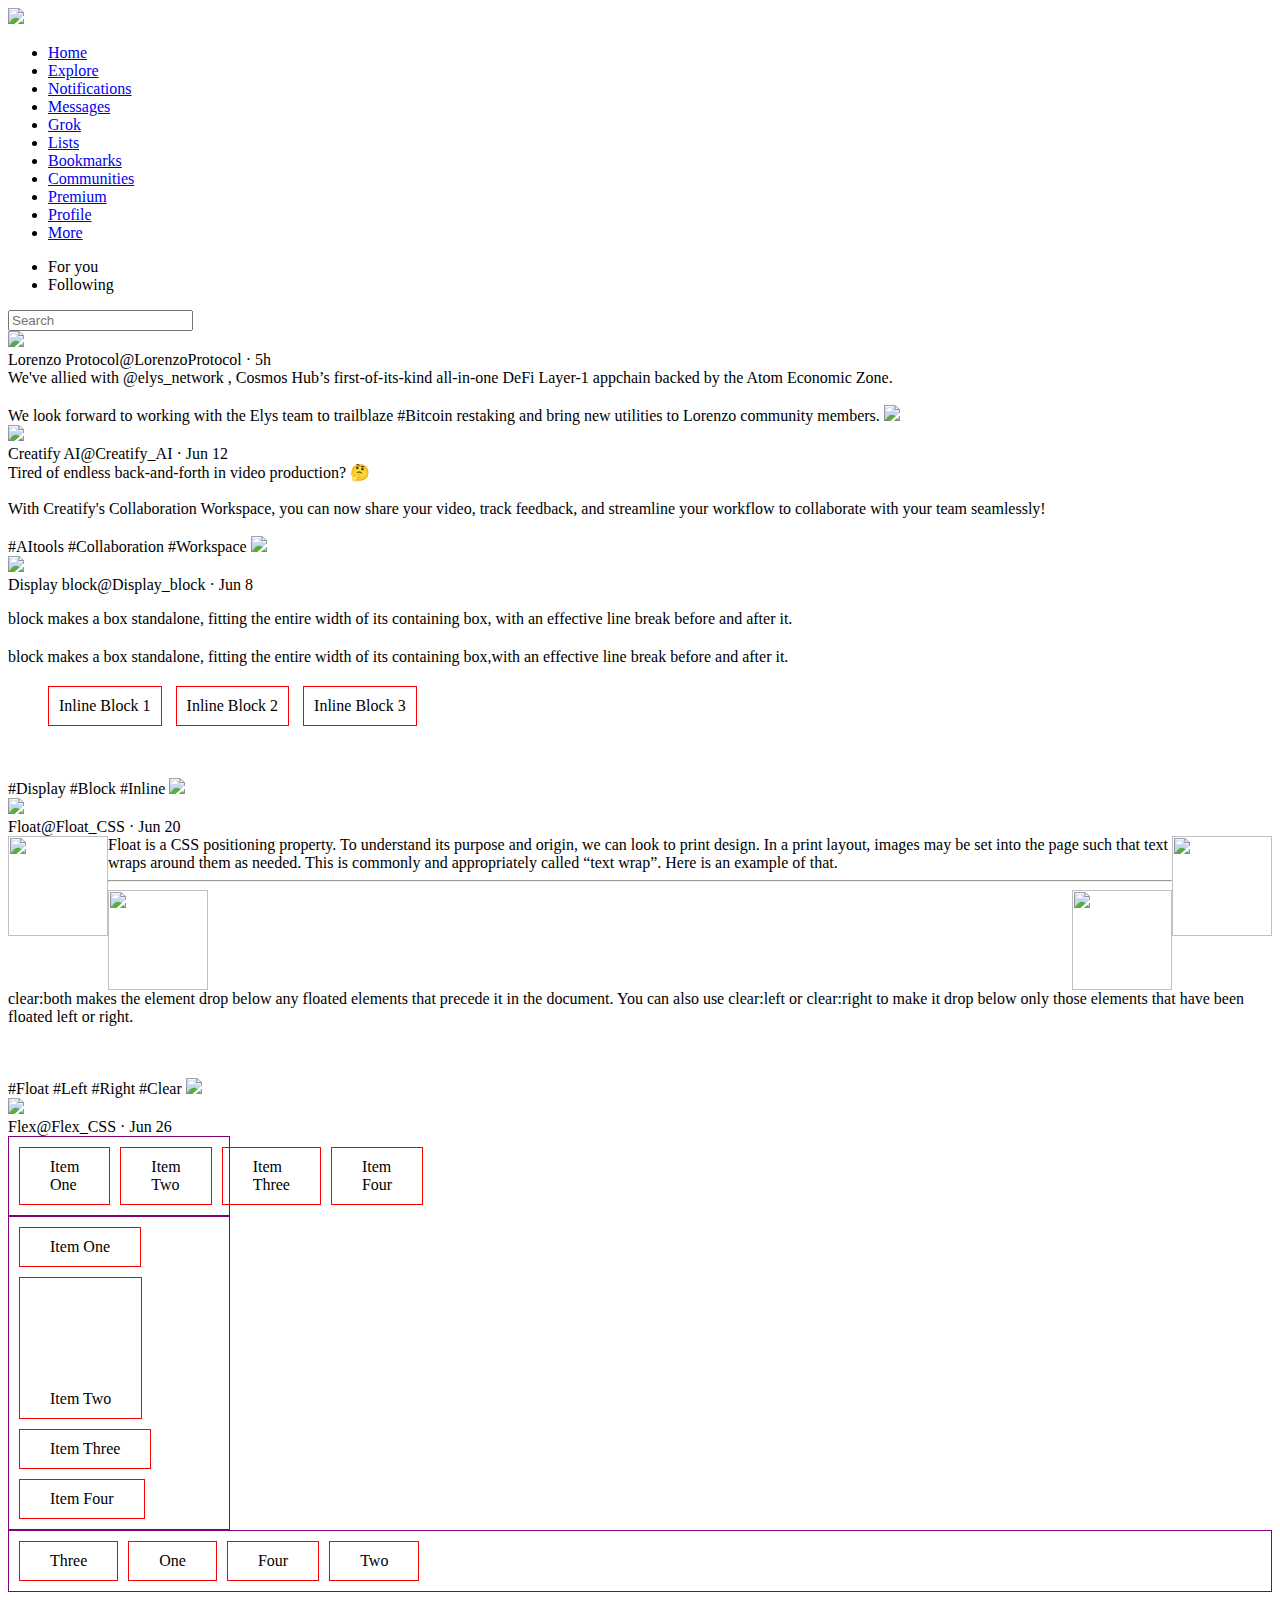
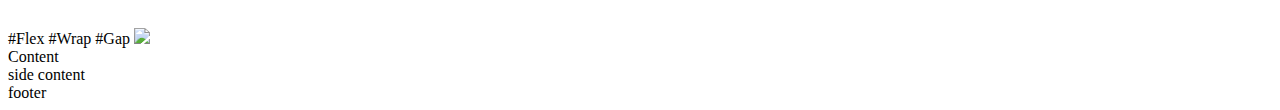
==== index.html @ f2455a70 "[chore] Add favicon icon" ====
<!DOCTYPE html>
<html lang="en">
  <head>
    <meta charset="UTF-8" />
    <meta name="viewport" content="width=device-width, initial-scale=1.0" />
    <link rel="stylesheet" href="index.css" />
    <link rel="icon" href="favicon.ico" />
    <style>
      .content-ul {
        margin-top: 20px;
        li {
          display: inline-block;

          margin-right: 10px;
          padding: 10px;
          border: 1px solid red;

          &:last-child {
            margin-right: 0;
          }
        }
      }

      .flex-example {
        padding: 10px;
        border: 1px solid purple;

        & > div {
          padding: 10px 30px;
          margin-right: 10px;
          border: 1px solid red;

          &:last-child {
            margin-right: 0;
          }
        }
      }
    </style>
    <title>Home / X</title>
  </head>
  <body>
    <div class="container">
      <nav aria-label="navigation" class="navigation">
        <img class="nav-logo" src="./assets/twitter.png" />
        <ul class="nav-ul">
          <li id="here"><a href="#">Home</a></li>
          <li><a href="#">Explore</a></li>
          <li><a href="./pages/notifications.html">Notifications</a></li>
          <li><a href="#">Messages</a></li>
          <li><a href="#">Grok</a></li>
          <li><a href="#">Lists</a></li>
          <li><a href="#">Bookmarks</a></li>
          <li><a href="#">Communities</a></li>
          <li><a href="#">Premium</a></li>
          <li><a href="#">Profile</a></li>
          <li><a href="#">More</a></li>
        </ul>
      </nav>
      <main class="main-container">
        <header class="header">
          <ul class="header-ul">
            <li id="header-here"><a>For you</a></li>
            <li><a>Following</a></li>
          </ul>
          <input placeholder="Search" />
        </header>
        <section class="content-container">
          <div class="content-wrapper">
            <div class="twitter-content">
              <img
                class="tweet-logo"
                src="https://pbs.twimg.com/profile_images/1785743216131686400/mem0pYie_400x400.jpg"
              />
              <div>
                <div class="title">
                  Lorenzo Protocol<span>@LorenzoProtocol · 5h</span>
                </div>
                <div class="content">
                  We've allied with @elys_network , Cosmos Hub’s
                  first-of-its-kind all-in-one DeFi Layer-1 appchain backed by
                  the Atom Economic Zone.<br /><br />We look forward to working
                  with the Elys team to trailblaze #Bitcoin restaking and bring
                  new utilities to Lorenzo community members.
                  <img
                    src="https://pbs.twimg.com/media/GQhvnLMWIAAtFnD?format=jpg&name=medium"
                  />
                </div>
              </div>
            </div>
            <div class="twitter-content">
              <img
                class="tweet-logo"
                src="https://pbs.twimg.com/profile_images/1684683831230803970/Ba9S8nUl_400x400.jpg"
              />
              <div>
                <div class="title">
                  Creatify AI<span>@Creatify_AI · Jun 12</span>
                </div>
                <div class="content">
                  Tired of endless back-and-forth in video production? 🤔
                  <br /><br />
                  With Creatify's Collaboration Workspace, you can now share
                  your video, track feedback, and streamline your workflow to
                  collaborate with your team seamlessly!
                  <br /><br />
                  #AItools #Collaboration #Workspace
                  <img
                    src="https://velog.velcdn.com/images/party3205/post/616b7e3f-f8bb-4a06-8cc3-77f2a699604c/image.gif"
                  />
                </div>
              </div>
            </div>
            <div class="twitter-content">
              <img
                class="tweet-logo"
                src="https://pbs.twimg.com/profile_images/1148918522547974144/DjWSZ9Ge_400x400.png"
              />
              <div>
                <div class="title">
                  Display block<span>@Display_block · Jun 8</span>
                </div>
                <div class="content">
                  <p style="display: block; margin-bottom: 20px">
                    block makes a box standalone, fitting the entire width of
                    its containing box, with an effective line break before and
                    after it.
                  </p>
                  <span style="display: inline">
                    block makes a box standalone, fitting the entire width of
                    its containing box,<span
                      >with an effective line break before and after it.</span
                    >
                  </span>
                  <ul class="content-ul">
                    <li>Inline Block 1</li>
                    <li>Inline Block 2</li>
                    <li>Inline Block 3</li>
                  </ul>
                  <br /><br />
                  #Display #Block #Inline
                  <img src="https://htmldog.com/figures/displayBlock.png" />
                </div>
              </div>
            </div>
            <div class="twitter-content">
              <img
                class="tweet-logo"
                src="https://miro.medium.com/v2/resize:fit:360/1*CCli3HF_HO_OZVs-N_qumA.png"
              />
              <div>
                <div class="title">Float<span>@Float_CSS · Jun 20</span></div>
                <div class="content">
                  <img
                    style="float: left; width: 100px; height: 100px"
                    src="https://avatars.githubusercontent.com/u/78336307?v=4"
                  />
                  <img
                    style="float: right; width: 100px; height: 100px"
                    src="https://avatars.githubusercontent.com/u/78336307?v=4"
                  />
                  Float is a CSS positioning property. To understand its purpose
                  and origin, we can look to print design. In a print layout,
                  images may be set into the page such that text wraps around
                  them as needed. This is commonly and appropriately called
                  “text wrap”. Here is an example of that.
                  <hr />
                  <img
                    style="float: left; width: 100px; height: 100px"
                    src="https://avatars.githubusercontent.com/u/78336307?v=4"
                  />
                  <img
                    style="float: right; width: 100px; height: 100px"
                    src="https://avatars.githubusercontent.com/u/78336307?v=4"
                  />
                  <p style="clear: both">
                    clear:both makes the element drop below any floated elements
                    that precede it in the document. You can also use clear:left
                    or clear:right to make it drop below only those elements
                    that have been floated left or right.
                  </p>
                  <br /><br />
                  #Float #Left #Right #Clear
                  <img
                    src="https://i0.wp.com/css-tricks.com/wp-content/uploads/2021/03/web-text-wrap.png?resize=540%2C270&ssl=1"
                  />
                </div>
              </div>
            </div>
            <div class="twitter-content">
              <img
                class="tweet-logo"
                src="https://media.dev.to/cdn-cgi/image/width=1080,height=1080,fit=cover,gravity=auto,format=auto/https%3A%2F%2Fdev-to-uploads.s3.amazonaws.com%2Fi%2Fmjb5mlnqxrplaumeq0lm.jpg"
              />
              <div>
                <div class="title">Flex<span>@Flex_CSS · Jun 26</span></div>
                <div class="content">
                  <div
                    class="flex-example"
                    style="display: flex; flex-wrap: nowrap; width: 200px"
                  >
                    <div>Item One</div>
                    <div>Item Two</div>
                    <div>Item Three</div>
                    <div>Item Four</div>
                  </div>
                  <div
                    class="flex-example"
                    style="
                      display: flex;
                      flex-wrap: wrap;
                      gap: 10px;
                      width: 200px;
                    "
                  >
                    <div>Item One</div>
                    <div
                      style="
                        display: flex;
                        align-items: flex-end;
                        height: 120px;
                      "
                    >
                      Item Two
                    </div>
                    <div>Item Three</div>
                    <div>Item Four</div>
                  </div>
                  <div class="flex-example" style="display: flex">
                    <div style="order: 2">One</div>
                    <div style="order: 4">Two</div>
                    <div style="order: 1">Three</div>
                    <div style="order: 3; margin-right: 10px">Four</div>
                  </div>
                  <br /><br />
                  #Flex #Wrap #Gap
                  <img
                    src="https://miro.medium.com/v2/resize:fit:800/1*xpjy9vmoYYR_5RGPBqQoIw.png"
                  />
                </div>
              </div>
            </div>
            <div class="twitter-content">Content</div>
          </div>
          <div class="side-content-wrapper">side content</div>
        </section>
        <footer>footer</footer>
      </main>
    </div>
  </body>
</html>
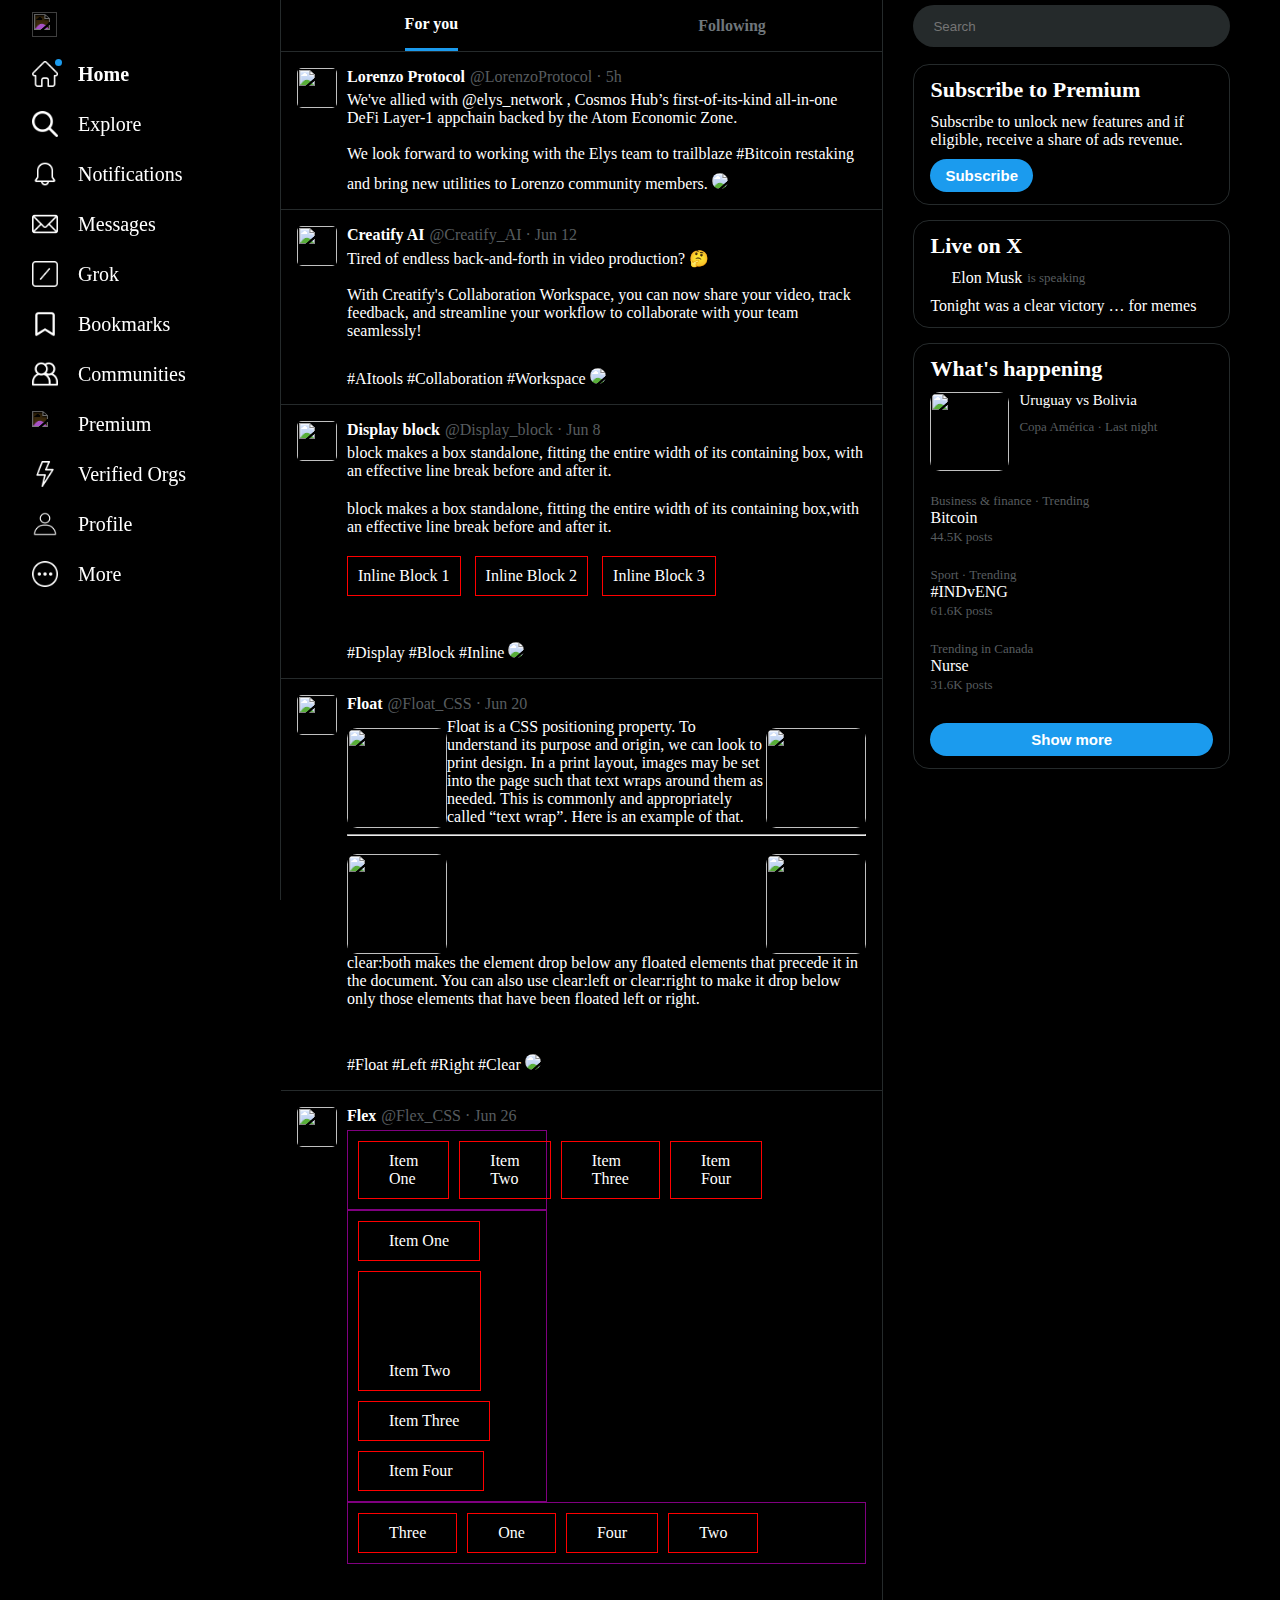
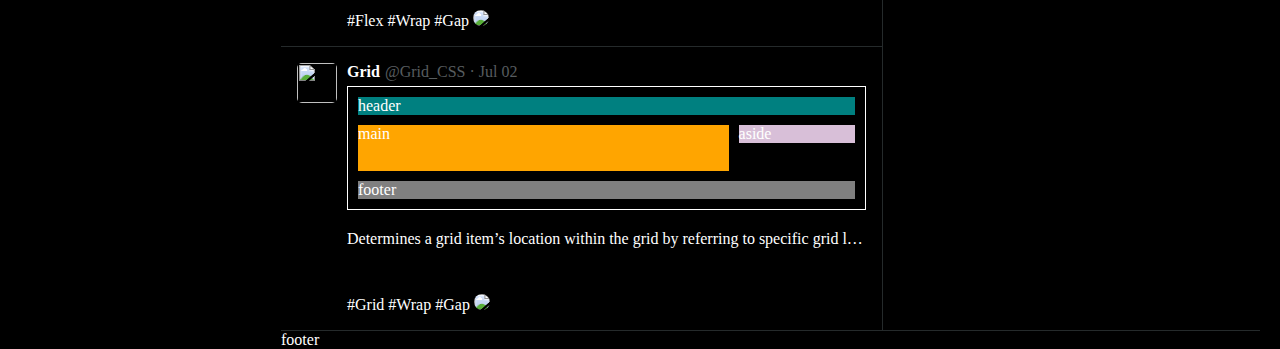
==== commit 92c20f5e: "[feat] Add nav absolute position" ====
--- a/index.html
+++ b/index.html
@@ -3,9 +3,11 @@
   <head>
     <meta charset="UTF-8" />
     <meta name="viewport" content="width=device-width, initial-scale=1.0" />
-    <link rel="stylesheet" href="index.css" />
+    <!-- External CSS -->
+    <link rel="stylesheet" href="./css/desktop.css" />
     <link rel="icon" href="favicon.ico" />
     <style>
+      /* Internal CSS */
       .content-ul {
         margin-top: 20px;
         li {
@@ -19,6 +21,10 @@
             margin-right: 0;
           }
         }
+      }
+
+      .flex-example.flex {
+        display: flex;
       }
 
       .flex-example {
@@ -40,20 +46,74 @@
   </head>
   <body>
     <div class="container">
+      <!-- Navigation Bar -->
       <nav aria-label="navigation" class="navigation">
+        <!-- Logo -->
         <img class="nav-logo" src="./assets/twitter.png" />
+        <!-- Navigation Links -->
         <ul class="nav-ul">
-          <li id="here"><a href="#">Home</a></li>
-          <li><a href="#">Explore</a></li>
-          <li><a href="./pages/notifications.html">Notifications</a></li>
-          <li><a href="#">Messages</a></li>
-          <li><a href="#">Grok</a></li>
-          <li><a href="#">Lists</a></li>
-          <li><a href="#">Bookmarks</a></li>
-          <li><a href="#">Communities</a></li>
-          <li><a href="#">Premium</a></li>
-          <li><a href="#">Profile</a></li>
-          <li><a href="#">More</a></li>
+          <!-- Displaying to current page using id tag -->
+          <li id="here">
+            <a href="#">
+              <img src="./assets/home.png" alt="home" />
+              Home
+              <div class="dot"></div>
+            </a>
+          </li>
+          <li>
+            <a href="#">
+              <img src="./assets/explore.png" alt="explore" />
+              Explore
+            </a>
+          </li>
+          <li>
+            <a href="./pages/notifications.html">
+              <img src="./assets/notification.png" alt="notification" />
+              Notifications
+            </a>
+          </li>
+          <li>
+            <a href="#">
+              <img src="./assets/message.png" alt="message" />
+              Messages
+            </a>
+          </li>
+          <li>
+            <a href="#"><img src="./assets/grok.png" alt="grok" />Grok</a>
+          </li>
+          <li>
+            <a href="#">
+              <img src="./assets/bookmark.png" alt="bookmark" />
+              Bookmarks
+            </a>
+          </li>
+          <li>
+            <a href="#">
+              <img src="./assets/community.png" alt="community" />
+              Communities
+            </a>
+          </li>
+          <li>
+            <a href="#">
+              <img src="./assets/twitter.png" alt="twitter" />
+              Premium
+            </a>
+          </li>
+          <li>
+            <a href="#">
+              <img src="./assets/verify.png" alt="verify" />
+              Verified Orgs
+            </a>
+          </li>
+          <li>
+            <a href="#">
+              <img src="./assets/profile.png" alt="profile" />
+              Profile
+            </a>
+          </li>
+          <li>
+            <a href="#"><img src="./assets/more.png" alt="more" />More</a>
+          </li>
         </ul>
       </nav>
       <main class="main-container">
@@ -62,9 +122,13 @@
             <li id="header-here"><a>For you</a></li>
             <li><a>Following</a></li>
           </ul>
-          <input placeholder="Search" />
+          <form>
+            <input type="text" placeholder="Search" />
+          </form>
         </header>
+        <!-- Main Content Section -->
         <section class="content-container">
+          <!-- Main Tweet list -->
           <div class="content-wrapper">
             <div class="twitter-content">
               <img
@@ -120,6 +184,7 @@
                   Display block<span>@Display_block · Jun 8</span>
                 </div>
                 <div class="content">
+                  <!-- Inline CSS -->
                   <p style="display: block; margin-bottom: 20px">
                     block makes a box standalone, fitting the entire width of
                     its containing box, with an effective line break before and
@@ -195,8 +260,8 @@
                 <div class="title">Flex<span>@Flex_CSS · Jun 26</span></div>
                 <div class="content">
                   <div
-                    class="flex-example"
-                    style="display: flex; flex-wrap: nowrap; width: 200px"
+                    class="flex-example flex"
+                    style="flex-wrap: nowrap; width: 200px"
                   >
                     <div>Item One</div>
                     <div>Item Two</div>
@@ -204,13 +269,8 @@
                     <div>Item Four</div>
                   </div>
                   <div
-                    class="flex-example"
-                    style="
-                      display: flex;
-                      flex-wrap: wrap;
-                      gap: 10px;
-                      width: 200px;
-                    "
+                    class="flex-example flex"
+                    style="flex-wrap: wrap; gap: 10px; width: 200px"
                   >
                     <div>Item One</div>
                     <div
@@ -225,7 +285,8 @@
                     <div>Item Three</div>
                     <div>Item Four</div>
                   </div>
-                  <div class="flex-example" style="display: flex">
+                  <div class="flex-example flex">
+                    <!-- Mixed ordering with using, flex -->
                     <div style="order: 2">One</div>
                     <div style="order: 4">Two</div>
                     <div style="order: 1">Three</div>
@@ -239,12 +300,106 @@
                 </div>
               </div>
             </div>
-            <div class="twitter-content">Content</div>
+            <div class="twitter-content">
+              <img
+                class="tweet-logo"
+                src="https://encrypted-tbn0.gstatic.com/images?q=tbn:ANd9GcST0pogSTZjOHopmQ5rPmO_gvoadr-74ZSZmw&s"
+              />
+              <div>
+                <div class="title">Grid<span>@Grid_CSS · Jul 02</span></div>
+                <div class="content">
+                  <div class="grid-example" style="display: grid" id="grid1">
+                    <div class="grid-header">header</div>
+                    <div class="grid-main">main</div>
+                    <div class="grid-aside">aside</div>
+                    <div class="grid-footer">footer</div>
+                  </div>
+                  <div class="white-space">
+                    Determines a grid item’s location within the grid by
+                    referring to specific grid lines.
+                    grid-column-start/grid-row-start is the line where the item
+                    begins, and grid-column-end/grid-row-end is the line where
+                    the item ends.
+                  </div>
+                  <br /><br />
+                  #Grid #Wrap #Gap
+                  <img
+                    src="https://miro.medium.com/v2/resize:fit:1358/0*C8W3aR9H66rcj7Ml"
+                  />
+                </div>
+              </div>
+            </div>
           </div>
-          <div class="side-content-wrapper">side content</div>
+          <!-- Side X Info -->
+          <aside class="side-content-wrapper">
+            <div class="side-content">
+              <h3>Subscribe to Premium</h3>
+              <div class="side-info">
+                Subscribe to unlock new features and if eligible, receive a
+                share of ads revenue.
+              </div>
+              <button>Subscribe</button>
+            </div>
+            <div class="side-content">
+              <h3>Live on X</h3>
+              <div class="side-info">
+                <div class="side-title">
+                  <img
+                    class="tweet-logo"
+                    src="https://pbs.twimg.com/profile_images/1780044485541699584/p78MCn3B_400x400.jpg"
+                  />
+                  <div class="title">Elon Musk<span>is speaking</span></div>
+                </div>
+                <div class="side-talk">
+                  Tonight was a clear victory … for memes
+                </div>
+              </div>
+            </div>
+            <div class="side-content">
+              <h3>What's happening</h3>
+              <div class="side-info">
+                <div class="side-title">
+                  <img
+                    class="happen-logo"
+                    src="https://pbs.twimg.com/semantic_core_img/1805830747460100096/2o4pEker?format=jpg&name=360x360"
+                  />
+                  <div class="happen-title">
+                    Uruguay vs Bolivia<span>Copa América · Last night</span>
+                  </div>
+                </div>
+                <div class="side-title trend">
+                  <div class="trend-content">
+                    <span>Business & finance · Trending</span>
+                    <p>Bitcoin</p>
+                    <span>44.5K posts</span>
+                  </div>
+                  <div class="trend-content">
+                    <span>Sport · Trending</span>
+                    <p>#INDvENG</p>
+                    <span>61.6K posts</span>
+                  </div>
+                  <div class="trend-content">
+                    <span>Trending in Canada</span>
+                    <p>Nurse</p>
+                    <span>31.6K posts</span>
+                  </div>
+                  <button>Show more</button>
+                </div>
+              </div>
+            </div>
+          </aside>
         </section>
         <footer>footer</footer>
       </main>
     </div>
+
+    <script>
+      document.querySelector("form").addEventListener("keydown", function (e) {
+        if (event.key === "Enter") {
+          event.preventDefault();
+          alert("You search for " + e.target.value);
+        }
+      });
+    </script>
   </body>
 </html>
--- a/css/desktop.css
+++ b/css/desktop.css
@@ -0,0 +1,330 @@
+@import url("./global.css");
+
+.container {
+  position: relative;
+
+  display: flex;
+
+  width: 1240px;
+  margin: 0 auto;
+}
+
+.container .navigation {
+  border-right: 1px solid var(--default-gray);
+}
+
+.navigation {
+  position: fixed;
+
+  height: 100%;
+
+  font-size: 20px;
+
+  .nav-logo {
+    filter: invert(1);
+    width: 25px;
+    height: 25px;
+    margin: 12px 12px;
+  }
+
+  .nav-ul {
+    width: 260px;
+
+    li {
+      padding-right: 20px;
+
+      &#here {
+        font-weight: bold;
+      }
+
+      & > a {
+        position: relative;
+
+        display: flex;
+        align-items: center;
+        padding: 12px;
+
+        width: fit-content;
+        border-radius: 30px;
+
+        img {
+          filter: invert(1);
+          width: 26px;
+          height: 26px;
+          margin-right: 20px;
+        }
+
+        .dot {
+          position: absolute;
+          top: 10px;
+          left: 35px;
+
+          width: 7px;
+          height: 7px;
+          border-radius: 50%;
+          background-color: var(--default-blue);
+        }
+      }
+
+      /* change background-color on navigation a tag */
+      &:hover {
+        & > a {
+          background-color: #1b1b1b;
+        }
+      }
+    }
+  }
+}
+
+.main-container {
+  display: flex;
+  flex-direction: column;
+
+  width: 100%;
+  height: 100%;
+  margin-left: 261px;
+
+  .header {
+    position: sticky;
+    top: 0;
+
+    display: grid;
+    grid-template-columns: 3.2fr 2fr;
+
+    background-color: #000;
+
+    .header-ul {
+      display: grid;
+      grid-template-columns: 1fr 1fr;
+
+      border-bottom: 1px solid var(--default-gray);
+      border-right: 1px solid var(--default-gray);
+
+      li {
+        display: flex;
+        align-items: center;
+        justify-content: center;
+
+        a {
+          padding: 15px 0;
+
+          font-weight: bold;
+          color: #6f767b;
+        }
+
+        &#header-here {
+          a {
+            border-bottom: 3px solid var(--default-blue);
+
+            color: var(--default-white);
+          }
+        }
+      }
+    }
+
+    form {
+      width: calc(100% - 60px);
+      height: calc(100% - 10px);
+      margin: 5px 30px;
+
+      input[type="text"] {
+        width: 100%;
+        height: 100%;
+        background-color: var(--default-gray);
+        padding: 0 20px;
+        border-radius: 50px;
+      }
+    }
+  }
+}
+
+/* only move content to y scroll */
+.content-container {
+  overflow-y: scroll;
+
+  display: grid;
+  grid-template-columns: 3.2fr 2fr;
+
+  .content-wrapper {
+    border-right: 1px solid var(--default-gray);
+
+    .twitter-content {
+      display: grid;
+      grid-template-columns: 50px 1fr;
+
+      padding: 16px;
+      border-bottom: 1px solid var(--default-gray);
+
+      &:last-child {
+        border-bottom: none;
+      }
+
+      .tweet-logo {
+        width: 40px;
+        height: 40px;
+        border-radius: 5px;
+      }
+
+      .title {
+        margin-bottom: 5px;
+
+        font-weight: bold;
+
+        span {
+          margin-left: 5px;
+
+          font-weight: normal;
+          color: var(--light-gray);
+        }
+      }
+
+      .content {
+        img {
+          width: 100%;
+          margin-top: 10px;
+          border-radius: 10px;
+        }
+      }
+    }
+  }
+
+  .side-content-wrapper {
+    margin: 12px 30px;
+  }
+}
+
+.grid-example {
+  display: grid;
+  border: 1px solid var(--default-white);
+  padding: 10px;
+
+  /* grid content example -> use grid-template-areas */
+  &#grid1 {
+    grid-template-columns: repeat(4, 1fr);
+    grid-template-rows: repeat(4, 1fr);
+    grid-template-areas:
+      "header header header header"
+      "main main main aside"
+      "main main main ."
+      "footer footer footer footer";
+    gap: 10px;
+  }
+
+  .grid-header {
+    background-color: teal;
+    grid-area: header;
+  }
+  .grid-main {
+    background-color: orange;
+    grid-area: main;
+  }
+  .grid-aside {
+    background-color: thistle;
+    grid-area: aside;
+  }
+  .grid-footer {
+    background-color: gray;
+    grid-area: footer;
+  }
+}
+
+.white-space {
+  overflow: hidden;
+  text-overflow: ellipsis;
+  white-space: nowrap;
+
+  width: 519px;
+  margin-top: 20px;
+}
+
+.side-content-wrapper {
+  overflow-y: scroll;
+  display: flex;
+  flex-direction: column;
+  gap: 15px;
+
+  .side-content {
+    padding: 12px 16px;
+    border: 1px solid var(--default-gray);
+    border-radius: 16px;
+
+    h3 {
+      font-size: 22px;
+    }
+
+    .side-info {
+      margin-top: 10px;
+
+      .side-title {
+        display: flex;
+
+        .tweet-logo {
+          width: 16px;
+          height: 16px;
+          border-radius: 50%;
+        }
+
+        .happen-logo {
+          width: 79px;
+          height: 79px;
+          border-radius: 10px;
+          object-fit: cover;
+        }
+
+        .happen-title {
+          margin-left: 10px;
+
+          font-size: 15px;
+
+          span {
+            display: block;
+
+            margin-top: 10px;
+          }
+        }
+
+        .title {
+          display: flex;
+          align-items: center;
+
+          margin-left: 5px;
+
+          span {
+            margin-left: 5px;
+          }
+        }
+
+        span {
+          font-size: 13px;
+          font-weight: normal;
+          color: var(--light-gray);
+        }
+      }
+
+      .trend {
+        flex-direction: column;
+        gap: 20px;
+
+        margin-top: 20px;
+      }
+
+      .side-talk {
+        margin-top: 10px;
+      }
+    }
+
+    button {
+      margin-top: 10px;
+      padding: 8px 15px;
+      background-color: var(--default-blue);
+      border-radius: 50px;
+
+      font-size: 15px;
+      font-weight: bold;
+    }
+  }
+}
+
+footer {
+  border-top: 1px solid var(--default-gray);
+}
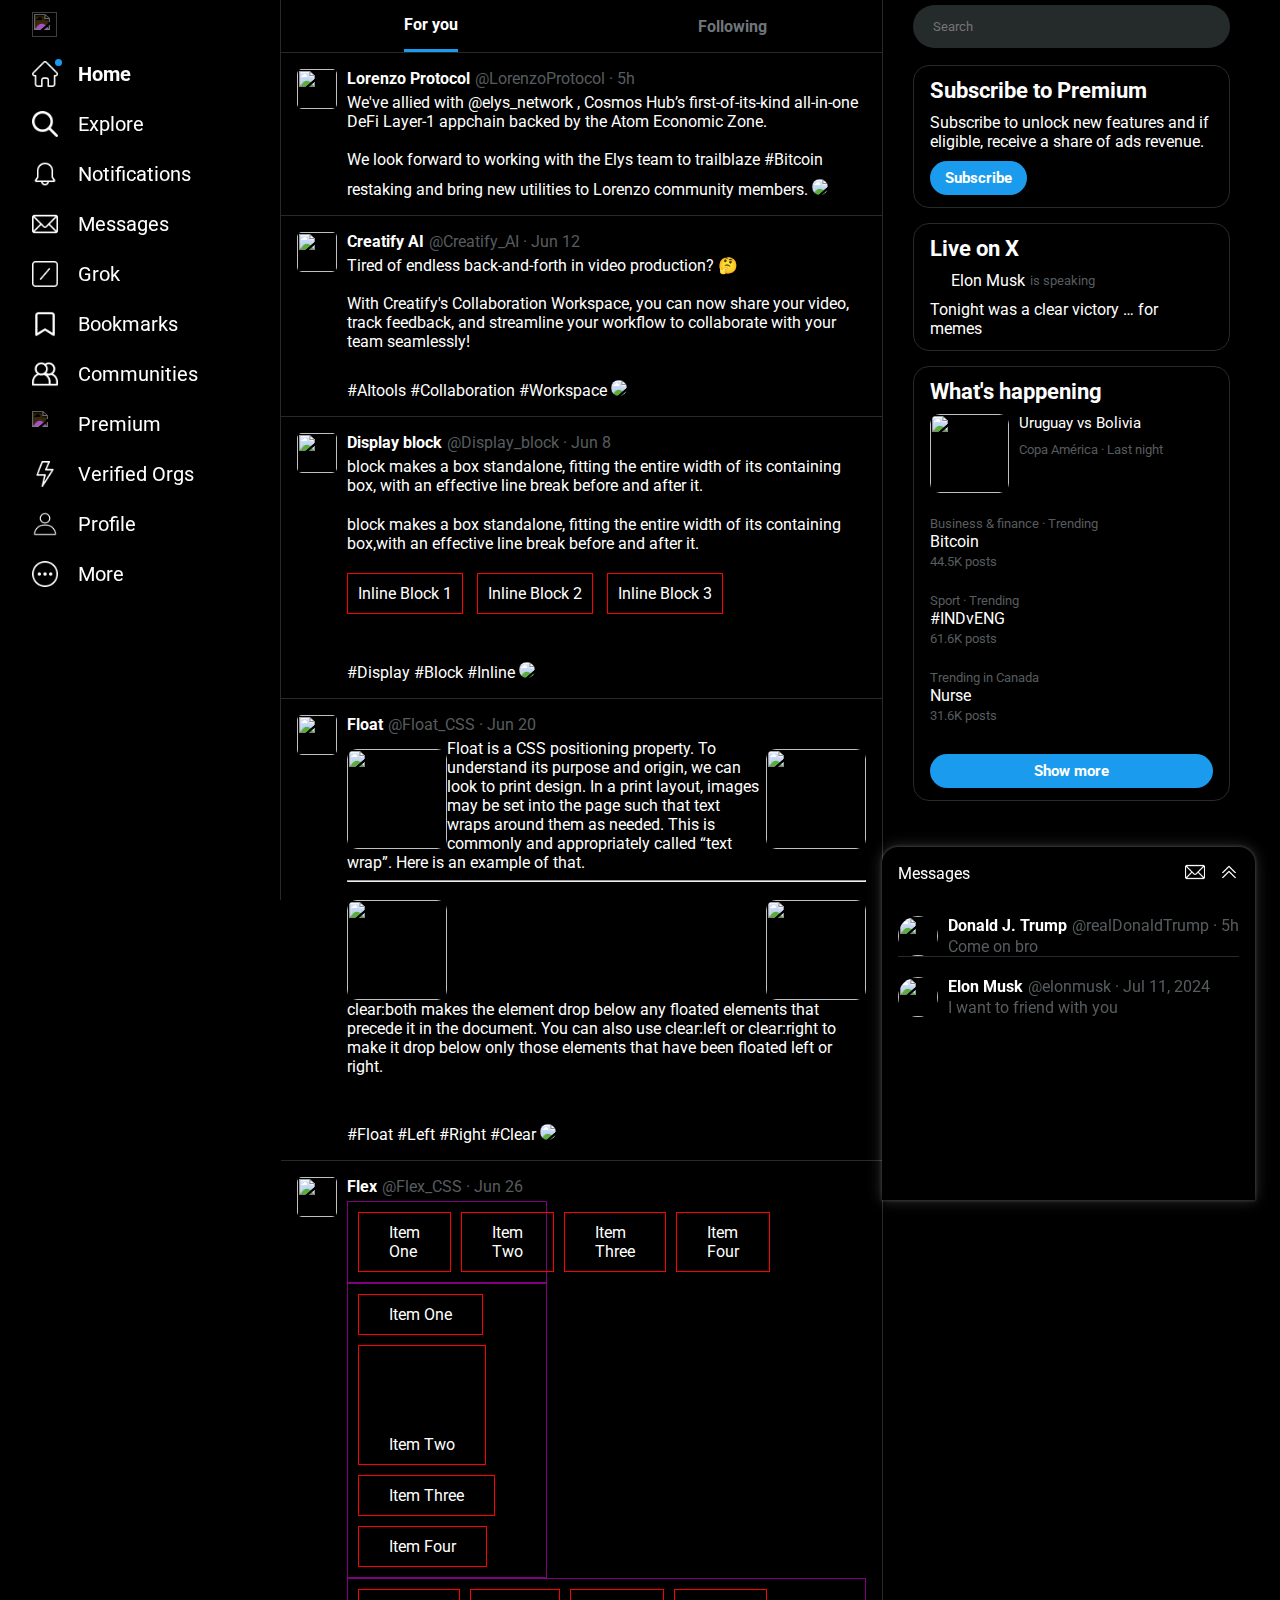
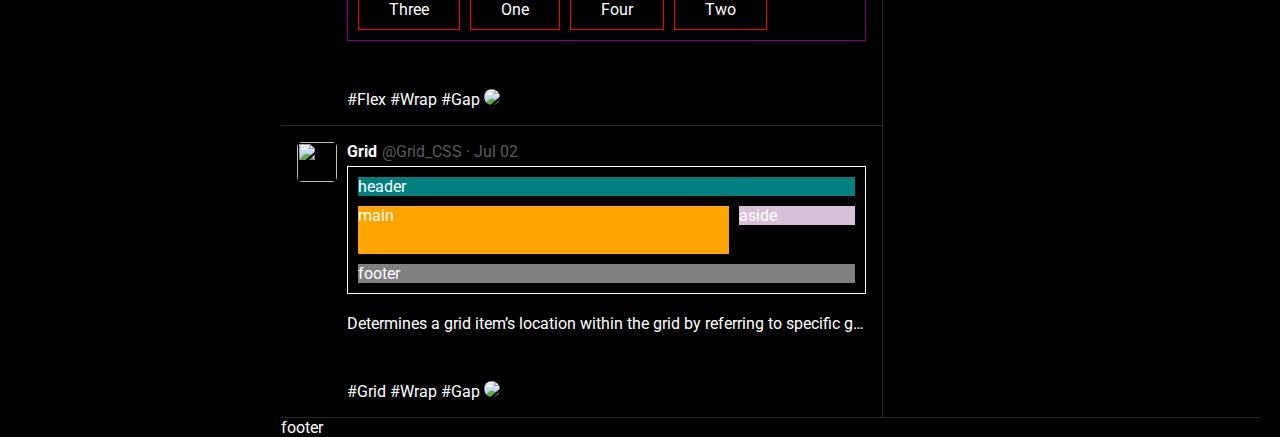
==== commit 5e36929c: "[feat] Make message section" ====
--- a/index.html
+++ b/index.html
@@ -391,6 +391,45 @@
         </section>
         <footer>footer</footer>
       </main>
+      <div class="message-container">
+        <div class="message-header" onclick="onMessageBox()">
+          Messages
+          <div>
+            <img class="message-img" src="./assets/message.png" alt="message" />
+            <img
+              class="message-img arrow"
+              src="./assets/double-arrow.png"
+              alt="arrow"
+            />
+          </div>
+        </div>
+        <div class="message-body">
+          <div class="message-content">
+            <img
+              class="tweet-logo"
+              src="https://pbs.twimg.com/profile_images/874276197357596672/kUuht00m_400x400.jpg"
+            />
+            <div>
+              <div class="title">
+                Donald J. Trump<span>@realDonaldTrump · 5h</span>
+              </div>
+              <div class="content">Come on bro</div>
+            </div>
+          </div>
+          <div class="message-content">
+            <img
+              class="tweet-logo"
+              src="https://pbs.twimg.com/profile_images/1780044485541699584/p78MCn3B_400x400.jpg"
+            />
+            <div>
+              <div class="title">
+                Elon Musk<span>@elonmusk · Jul 11, 2024</span>
+              </div>
+              <div class="content">I want to friend with you</div>
+            </div>
+          </div>
+        </div>
+      </div>
     </div>
 
     <script>
@@ -400,6 +439,20 @@
           alert("You search for " + e.target.value);
         }
       });
+
+      const onMessageBox = () => {
+        const messageContainer =
+          document.getElementsByClassName("message-container")[0];
+        const classList = messageContainer.classList.value.split(" ");
+        const isOnClass = classList.find((v) => v === "message-box-on");
+
+        if (!isOnClass) {
+          messageContainer.classList.add("message-box-on");
+          return;
+        }
+
+        messageContainer.classList.remove("message-box-on");
+      };
     </script>
   </body>
 </html>
--- a/css/desktop.css
+++ b/css/desktop.css
@@ -91,7 +91,7 @@
     display: grid;
     grid-template-columns: 3.2fr 2fr;
 
-    background-color: #000;
+    background-color: var(--default-black);
 
     .header-ul {
       display: grid;
@@ -328,3 +328,100 @@
 footer {
   border-top: 1px solid var(--default-gray);
 }
+
+.message-container {
+  position: fixed;
+  bottom: -300px;
+  right: 25px;
+
+  transition: all 300ms ease 0s;
+
+  min-width: 350px;
+  background-color: var(--default-black);
+  border-top-right-radius: 16px;
+  border-top-left-radius: 16px;
+  box-shadow: rgba(255, 255, 255, 0.2) 0px 0px 15px,
+    rgba(255, 255, 255, 0.15) 0px 0px 3px 1px;
+
+  &.message-box-on {
+    bottom: 0;
+
+    .message-img.arrow {
+      rotate: 0deg !important;
+    }
+  }
+
+  .message-header {
+    cursor: pointer;
+
+    display: flex;
+    align-items: center;
+    justify-content: space-between;
+
+    height: 53px;
+    padding: 0 16px;
+
+    .message-img {
+      filter: invert(1);
+      width: 20px;
+      height: 20px;
+
+      & + & {
+        margin-left: 10px;
+      }
+    }
+
+    .message-img.arrow {
+      rotate: 180deg;
+    }
+  }
+
+  .message-body {
+    min-height: 300px;
+    padding: 16px;
+
+    .message-content {
+      display: grid;
+      grid-template-columns: 50px 1fr;
+
+      border-bottom: 1px solid var(--default-gray);
+
+      &:last-child {
+        border-bottom: none;
+      }
+
+      .tweet-logo {
+        width: 40px;
+        height: 40px;
+        border-radius: 50%;
+      }
+
+      .title {
+        margin-bottom: 2px;
+
+        font-weight: bold;
+
+        span {
+          margin-left: 5px;
+
+          font-weight: normal;
+          color: var(--light-gray);
+        }
+      }
+
+      .content {
+        color: var(--light-gray);
+
+        img {
+          width: 100%;
+          margin-top: 10px;
+          border-radius: 10px;
+        }
+      }
+
+      & + & {
+        margin-top: 20px;
+      }
+    }
+  }
+}
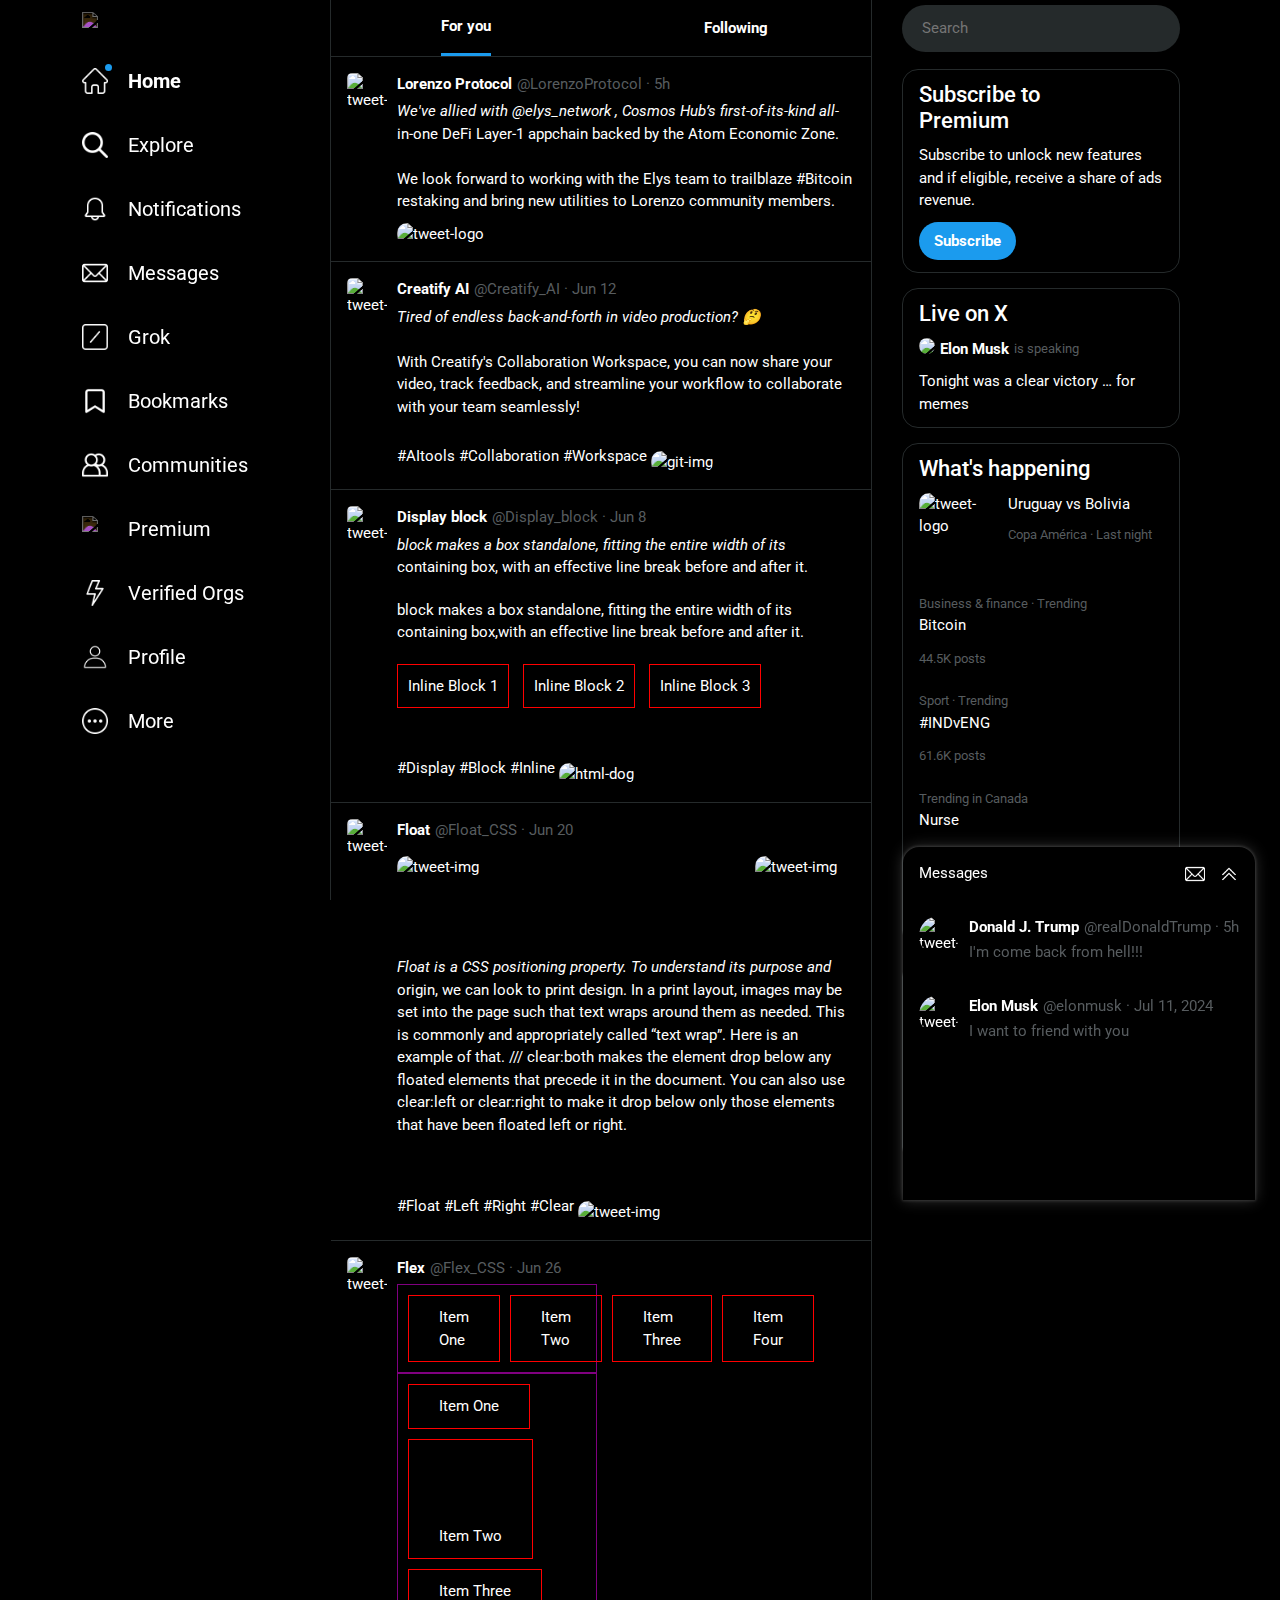
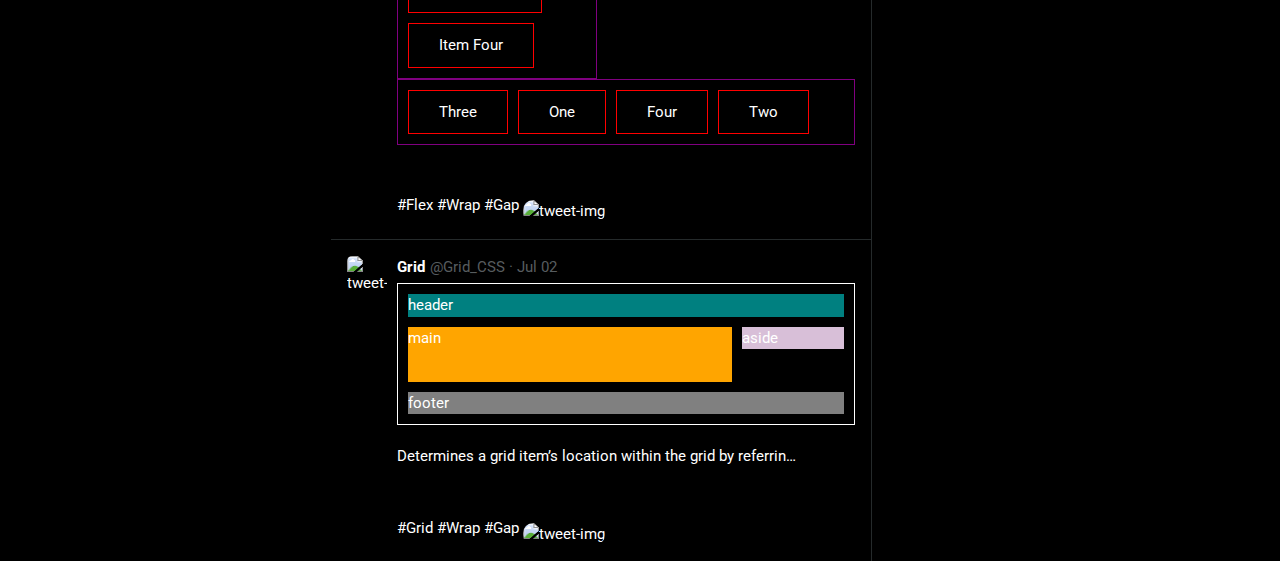
==== commit 1f015ad2: "[feat] Add responsive ui and mui" ====
--- a/index.html
+++ b/index.html
@@ -5,11 +5,23 @@
     <meta name="viewport" content="width=device-width, initial-scale=1.0" />
     <!-- External CSS -->
     <link rel="stylesheet" href="./css/desktop.css" />
-    <link rel="icon" href="favicon.ico" />
+    <link rel="stylesheet" href="./css/tablet.css" />
+    <link rel="stylesheet" href="./css/mobile.css" />
+
+    <link
+      href="https://cdn.jsdelivr.net/npm/bootstrap@5.3.3/dist/css/bootstrap.min.css"
+      rel="stylesheet"
+      integrity="sha384-QWTKZyjpPEjISv5WaRU9OFeRpok6YctnYmDr5pNlyT2bRjXh0JMhjY6hW+ALEwIH"
+      crossorigin="anonymous"
+    />
+    <script src="https://cdn.jsdelivr.net/npm/bootstrap@5.3.3/dist/js/bootstrap.bundle.min.js"></script>
+
+    <link rel="icon" href="./favicon.ico" />
     <style>
       /* Internal CSS */
       .content-ul {
         margin-top: 20px;
+
         li {
           display: inline-block;
 
@@ -49,75 +61,97 @@
       <!-- Navigation Bar -->
       <nav aria-label="navigation" class="navigation">
         <!-- Logo -->
-        <img class="nav-logo" src="./assets/twitter.png" />
+        <picture>
+          <source
+            srcset="./assets/old-twitter.png"
+            media="(max-width: 800px)"
+          />
+          <img class="nav-logo" src="./assets/twitter.png" alt="twitter-logo" />
+        </picture>
         <!-- Navigation Links -->
         <ul class="nav-ul">
           <!-- Displaying to current page using id tag -->
           <li id="here">
             <a href="#">
               <img src="./assets/home.png" alt="home" />
-              Home
+              <span>Home</span>
               <div class="dot"></div>
             </a>
           </li>
           <li>
             <a href="#">
               <img src="./assets/explore.png" alt="explore" />
-              Explore
+              <span>Explore</span>
             </a>
           </li>
           <li>
             <a href="./pages/notifications.html">
               <img src="./assets/notification.png" alt="notification" />
-              Notifications
+              <span>Notifications</span>
             </a>
           </li>
           <li>
             <a href="#">
               <img src="./assets/message.png" alt="message" />
-              Messages
+              <span>Messages</span>
             </a>
           </li>
           <li>
-            <a href="#"><img src="./assets/grok.png" alt="grok" />Grok</a>
+            <a href="#"
+              ><img src="./assets/grok.png" alt="grok" /><span>Grok</span></a
+            >
+          </li>
+          <li class="mobile">
+            <a href="#">
+              <img src="./assets/bookmark.png" alt="bookmark" />
+              <span>Bookmarks</span>
+            </a>
           </li>
           <li>
             <a href="#">
-              <img src="./assets/bookmark.png" alt="bookmark" />
-              Bookmarks
-            </a>
-          </li>
-          <li>
-            <a href="#">
               <img src="./assets/community.png" alt="community" />
-              Communities
-            </a>
-          </li>
-          <li>
+              <span>Communities</span>
+            </a>
+          </li>
+          <li class="mobile">
             <a href="#">
               <img src="./assets/twitter.png" alt="twitter" />
-              Premium
-            </a>
-          </li>
-          <li>
+              <span>Premium</span>
+            </a>
+          </li>
+          <li class="mobile">
             <a href="#">
               <img src="./assets/verify.png" alt="verify" />
-              Verified Orgs
-            </a>
-          </li>
-          <li>
+              <span>Verified Orgs</span>
+            </a>
+          </li>
+          <li class="mobile">
             <a href="#">
               <img src="./assets/profile.png" alt="profile" />
-              Profile
-            </a>
-          </li>
-          <li>
-            <a href="#"><img src="./assets/more.png" alt="more" />More</a>
+              <span>Profile</span>
+            </a>
+          </li>
+          <li class="mobile">
+            <a href="#"
+              ><img src="./assets/more.png" alt="more" />
+              <span>More</span>
+            </a>
           </li>
         </ul>
       </nav>
       <main class="main-container">
         <header class="header">
+          <picture>
+            <source
+              srcset="./assets/old-twitter.png"
+              media="(max-width: 800px)"
+            />
+            <img
+              class="nav-logo"
+              src="./assets/twitter.png"
+              alt="twitter-logo"
+            />
+          </picture>
           <ul class="header-ul">
             <li id="header-here"><a>For you</a></li>
             <li><a>Following</a></li>
@@ -134,6 +168,7 @@
               <img
                 class="tweet-logo"
                 src="https://pbs.twimg.com/profile_images/1785743216131686400/mem0pYie_400x400.jpg"
+                alt="tweet-logo"
               />
               <div>
                 <div class="title">
@@ -147,6 +182,7 @@
                   new utilities to Lorenzo community members.
                   <img
                     src="https://pbs.twimg.com/media/GQhvnLMWIAAtFnD?format=jpg&name=medium"
+                    alt="tweet-logo"
                   />
                 </div>
               </div>
@@ -155,6 +191,7 @@
               <img
                 class="tweet-logo"
                 src="https://pbs.twimg.com/profile_images/1684683831230803970/Ba9S8nUl_400x400.jpg"
+                alt="tweet-logo"
               />
               <div>
                 <div class="title">
@@ -170,6 +207,7 @@
                   #AItools #Collaboration #Workspace
                   <img
                     src="https://velog.velcdn.com/images/party3205/post/616b7e3f-f8bb-4a06-8cc3-77f2a699604c/image.gif"
+                    alt="git-img"
                   />
                 </div>
               </div>
@@ -178,6 +216,7 @@
               <img
                 class="tweet-logo"
                 src="https://pbs.twimg.com/profile_images/1148918522547974144/DjWSZ9Ge_400x400.png"
+                alt="tweet-logo"
               />
               <div>
                 <div class="title">
@@ -203,7 +242,10 @@
                   </ul>
                   <br /><br />
                   #Display #Block #Inline
-                  <img src="https://htmldog.com/figures/displayBlock.png" />
+                  <img
+                    src="https://htmldog.com/figures/displayBlock.png"
+                    alt="html-dog"
+                  />
                 </div>
               </div>
             </div>
@@ -211,6 +253,7 @@
               <img
                 class="tweet-logo"
                 src="https://miro.medium.com/v2/resize:fit:360/1*CCli3HF_HO_OZVs-N_qumA.png"
+                alt="tweet-logo"
               />
               <div>
                 <div class="title">Float<span>@Float_CSS · Jun 20</span></div>
@@ -218,26 +261,19 @@
                   <img
                     style="float: left; width: 100px; height: 100px"
                     src="https://avatars.githubusercontent.com/u/78336307?v=4"
+                    alt="tweet-img"
                   />
                   <img
                     style="float: right; width: 100px; height: 100px"
                     src="https://avatars.githubusercontent.com/u/78336307?v=4"
-                  />
-                  Float is a CSS positioning property. To understand its purpose
-                  and origin, we can look to print design. In a print layout,
-                  images may be set into the page such that text wraps around
-                  them as needed. This is commonly and appropriately called
-                  “text wrap”. Here is an example of that.
-                  <hr />
-                  <img
-                    style="float: left; width: 100px; height: 100px"
-                    src="https://avatars.githubusercontent.com/u/78336307?v=4"
-                  />
-                  <img
-                    style="float: right; width: 100px; height: 100px"
-                    src="https://avatars.githubusercontent.com/u/78336307?v=4"
-                  />
-                  <p style="clear: both">
+                    alt="tweet-img"
+                  />
+                  <p class="test" style="clear: both">
+                    Float is a CSS positioning property. To understand its
+                    purpose and origin, we can look to print design. In a print
+                    layout, images may be set into the page such that text wraps
+                    around them as needed. This is commonly and appropriately
+                    called “text wrap”. Here is an example of that. ///
                     clear:both makes the element drop below any floated elements
                     that precede it in the document. You can also use clear:left
                     or clear:right to make it drop below only those elements
@@ -247,6 +283,7 @@
                   #Float #Left #Right #Clear
                   <img
                     src="https://i0.wp.com/css-tricks.com/wp-content/uploads/2021/03/web-text-wrap.png?resize=540%2C270&ssl=1"
+                    alt="tweet-img"
                   />
                 </div>
               </div>
@@ -255,6 +292,7 @@
               <img
                 class="tweet-logo"
                 src="https://media.dev.to/cdn-cgi/image/width=1080,height=1080,fit=cover,gravity=auto,format=auto/https%3A%2F%2Fdev-to-uploads.s3.amazonaws.com%2Fi%2Fmjb5mlnqxrplaumeq0lm.jpg"
+                alt="tweet-img"
               />
               <div>
                 <div class="title">Flex<span>@Flex_CSS · Jun 26</span></div>
@@ -296,6 +334,7 @@
                   #Flex #Wrap #Gap
                   <img
                     src="https://miro.medium.com/v2/resize:fit:800/1*xpjy9vmoYYR_5RGPBqQoIw.png"
+                    alt="tweet-img"
                   />
                 </div>
               </div>
@@ -304,6 +343,7 @@
               <img
                 class="tweet-logo"
                 src="https://encrypted-tbn0.gstatic.com/images?q=tbn:ANd9GcST0pogSTZjOHopmQ5rPmO_gvoadr-74ZSZmw&s"
+                alt="tweet-img"
               />
               <div>
                 <div class="title">Grid<span>@Grid_CSS · Jul 02</span></div>
@@ -325,6 +365,7 @@
                   #Grid #Wrap #Gap
                   <img
                     src="https://miro.medium.com/v2/resize:fit:1358/0*C8W3aR9H66rcj7Ml"
+                    alt="tweet-img"
                   />
                 </div>
               </div>
@@ -347,8 +388,9 @@
                   <img
                     class="tweet-logo"
                     src="https://pbs.twimg.com/profile_images/1780044485541699584/p78MCn3B_400x400.jpg"
-                  />
-                  <div class="title">Elon Musk<span>is speaking</span></div>
+                    alt="tweet-logo"
+                  />
+                  <strong>Elon Musk<span>is speaking</span></strong>
                 </div>
                 <div class="side-talk">
                   Tonight was a clear victory … for memes
@@ -362,6 +404,7 @@
                   <img
                     class="happen-logo"
                     src="https://pbs.twimg.com/semantic_core_img/1805830747460100096/2o4pEker?format=jpg&name=360x360"
+                    alt="tweet-logo"
                   />
                   <div class="happen-title">
                     Uruguay vs Bolivia<span>Copa América · Last night</span>
@@ -387,9 +430,98 @@
                 </div>
               </div>
             </div>
+            <div
+              class="side-content accordion accordion-flush"
+              id="accordionFlushExample"
+            >
+              <h3>FAQ</h3>
+              <div class="accordion-item">
+                <h2 class="accordion-header" id="flush-headingOne">
+                  <button
+                    class="accordion-button collapsed"
+                    type="button"
+                    data-bs-toggle="collapse"
+                    data-bs-target="#flush-collapseOne"
+                    aria-expanded="false"
+                    aria-controls="flush-collapseOne"
+                  >
+                    What is X?
+                  </button>
+                </h2>
+                <div
+                  id="flush-collapseOne"
+                  class="accordion-collapse collapse"
+                  aria-labelledby="flush-headingOne"
+                  data-bs-parent="#accordionFlushExample"
+                >
+                  <div class="accordion-body">
+                    X is a service for friends, family, and coworkers to
+                    communicate and stay connected through the exchange of
+                    quick, frequent messages. People post posts, which may
+                    contain photos, videos, links, and text. These messages are
+                    posted to your profile, sent to your followers, and are
+                    searchable on X search.
+                  </div>
+                </div>
+              </div>
+              <div class="accordion-item">
+                <h2 class="accordion-header" id="flush-headingTwo">
+                  <button
+                    class="accordion-button collapsed"
+                    type="button"
+                    data-bs-toggle="collapse"
+                    data-bs-target="#flush-collapseTwo"
+                    aria-expanded="false"
+                    aria-controls="flush-collapseTwo"
+                  >
+                    Do I need anything special to use it?
+                  </button>
+                </h2>
+                <div
+                  id="flush-collapseTwo"
+                  class="accordion-collapse collapse"
+                  aria-labelledby="flush-headingTwo"
+                  data-bs-parent="#accordionFlushExample"
+                >
+                  <div class="accordion-body">
+                    All you need to use X is an internet connection or a mobile
+                    phone. Join us here! Once you're in, begin finding and
+                    following accounts whose posts interest you. We'll recommend
+                    great accounts once you're signed up.
+                  </div>
+                </div>
+              </div>
+              <div class="accordion-item">
+                <h2 class="accordion-header" id="flush-headingThree">
+                  <button
+                    class="accordion-button collapsed"
+                    type="button"
+                    data-bs-toggle="collapse"
+                    data-bs-target="#flush-collapseThree"
+                    aria-expanded="false"
+                    aria-controls="flush-collapseThree"
+                  >
+                    What's a post?
+                  </button>
+                </h2>
+                <div
+                  id="flush-collapseThree"
+                  class="accordion-collapse collapse"
+                  aria-labelledby="flush-headingThree"
+                  data-bs-parent="#accordionFlushExample"
+                >
+                  <div class="accordion-body">
+                    A post is any message posted to X which may contain photos,
+                    videos, links, and text. Click or tap the
+                    <strong>post</strong> button to post the update to your
+                    profile. Read our Posting a post article for more
+                    information.
+                  </div>
+                </div>
+              </div>
+            </div>
           </aside>
         </section>
-        <footer>footer</footer>
       </main>
       <div class="message-container">
         <div class="message-header" onclick="onMessageBox()">
@@ -408,18 +540,20 @@
             <img
               class="tweet-logo"
               src="https://pbs.twimg.com/profile_images/874276197357596672/kUuht00m_400x400.jpg"
+              alt="tweet-logo"
             />
             <div>
               <div class="title">
                 Donald J. Trump<span>@realDonaldTrump · 5h</span>
               </div>
-              <div class="content">Come on bro</div>
+              <div class="content">I'm come back from hell!!!</div>
             </div>
           </div>
           <div class="message-content">
             <img
               class="tweet-logo"
               src="https://pbs.twimg.com/profile_images/1780044485541699584/p78MCn3B_400x400.jpg"
+              alt="tweet-logo"
             />
             <div>
               <div class="title">
--- a/css/desktop.css
+++ b/css/desktop.css
@@ -5,8 +5,9 @@
 
   display: flex;
 
-  width: 1240px;
+  max-width: 1240px;
   margin: 0 auto;
+  padding: 0 !important;
 }
 
 .container .navigation {
@@ -28,6 +29,10 @@
   }
 
   .nav-ul {
+    display: flex;
+    flex-direction: column;
+    gap: 10px;
+
     width: 260px;
 
     li {
@@ -85,6 +90,7 @@
   margin-left: 261px;
 
   .header {
+    z-index: 999;
     position: sticky;
     top: 0;
 
@@ -92,6 +98,12 @@
     grid-template-columns: 3.2fr 2fr;
 
     background-color: var(--default-black);
+
+    font-size: 1.5rem;
+
+    picture {
+      display: none;
+    }
 
     .header-ul {
       display: grid;
@@ -148,6 +160,8 @@
   .content-wrapper {
     border-right: 1px solid var(--default-gray);
 
+    font-size: 1.5rem;
+
     .twitter-content {
       display: grid;
       grid-template-columns: 50px 1fr;
@@ -179,6 +193,10 @@
       }
 
       .content {
+        &::first-line {
+          font-style: italic;
+        }
+
         img {
           width: 100%;
           margin-top: 10px;
@@ -233,7 +251,7 @@
   text-overflow: ellipsis;
   white-space: nowrap;
 
-  width: 519px;
+  max-width: 400px;
   margin-top: 20px;
 }
 
@@ -243,13 +261,28 @@
   flex-direction: column;
   gap: 15px;
 
+  font-size: 1.5rem;
+
   .side-content {
     padding: 12px 16px;
     border: 1px solid var(--default-gray);
     border-radius: 16px;
 
     h3 {
+      display: flex;
+      align-items: center;
+
       font-size: 22px;
+
+      &::after {
+        background-image: url("https://avatars.githubusercontent.com/u/78336307?v=4");
+        background-size: 20px 20px;
+        content: "";
+        width: 20px;
+        height: 20px;
+        margin-left: 10px;
+        border-radius: 50%;
+      }
     }
 
     .side-info {
@@ -283,7 +316,7 @@
           }
         }
 
-        .title {
+        strong {
           display: flex;
           align-items: center;
 
@@ -323,10 +356,32 @@
       font-weight: bold;
     }
   }
-}
-
-footer {
-  border-top: 1px solid var(--default-gray);
+
+  .accordion {
+    .accordion-item {
+      background-color: inherit;
+      border: 0;
+
+      color: inherit;
+
+      .accordion-header {
+        button {
+          background-color: inherit;
+          padding: 8px 0;
+
+          color: inherit;
+
+          &::after {
+            filter: invert(1);
+            background-image: url("../assets/double-arrow.png");
+            background-size: 18px;
+            width: 18px;
+            height: 18px;
+          }
+        }
+      }
+    }
+  }
 }
 
 .message-container {
@@ -343,6 +398,8 @@
   box-shadow: rgba(255, 255, 255, 0.2) 0px 0px 15px,
     rgba(255, 255, 255, 0.15) 0px 0px 3px 1px;
 
+  font-size: 1.5rem;
+
   &.message-box-on {
     bottom: 0;
 
@@ -378,16 +435,16 @@
 
   .message-body {
     min-height: 300px;
-    padding: 16px;
 
     .message-content {
+      cursor: pointer;
       display: grid;
       grid-template-columns: 50px 1fr;
 
-      border-bottom: 1px solid var(--default-gray);
-
-      &:last-child {
-        border-bottom: none;
+      padding: 16px;
+
+      &:hover {
+        background-color: rgba(171, 189, 200, 0.1);
       }
 
       .tweet-logo {
@@ -418,10 +475,15 @@
           border-radius: 10px;
         }
       }
-
-      & + & {
-        margin-top: 20px;
-      }
-    }
-  }
-}
+    }
+  }
+}
+
+@keyframes moveFloatBox {
+  from {
+    clear: clear;
+  }
+  to {
+    clear: none;
+  }
+}
--- a/css/tablet.css
+++ b/css/tablet.css
@@ -0,0 +1,53 @@
+@media screen and (max-width: 1246px) {
+  .navigation {
+    display: flex;
+    flex-direction: column;
+    align-items: flex-end;
+
+    picture {
+      margin-right: 20px;
+    }
+
+    .nav-ul {
+      align-items: flex-end;
+
+      width: calc(100vw - 79vw);
+
+      li {
+        a {
+          img {
+            margin-right: 0;
+          }
+
+          span {
+            display: none;
+          }
+        }
+      }
+    }
+  }
+
+  .main-container {
+    margin-left: 21.1vw;
+  }
+}
+
+@media screen and (max-width: 1162px) {
+  .main-container {
+    .header {
+      .header-ul {
+        min-width: 516px;
+      }
+
+      form {
+        display: none;
+      }
+    }
+
+    .content-container {
+      .side-content-wrapper {
+        display: none;
+      }
+    }
+  }
+}
--- a/css/mobile.css
+++ b/css/mobile.css
@@ -0,0 +1,96 @@
+@media screen and (max-width: 568px) {
+  .container {
+    .main-container {
+      margin: 0 0 52px;
+
+      .header {
+        grid-template-columns: auto;
+        width: 100%;
+
+        picture {
+          display: flex;
+          justify-content: center;
+
+          margin: 12px 12px;
+
+          .nav-logo {
+            filter: invert(1);
+            width: 25px;
+            height: 25px;
+          }
+        }
+
+        .header-ul {
+          min-width: 100%;
+          border-right: 0;
+        }
+      }
+
+      .content-container {
+        grid-template-columns: auto;
+
+        .content-wrapper {
+          border-right: 0;
+
+          .flex-example {
+            div {
+              padding: 10px;
+            }
+          }
+
+          .white-space {
+            max-width: 280px;
+          }
+        }
+      }
+    }
+
+    .navigation {
+      picture {
+        display: none;
+      }
+
+      bottom: 0;
+
+      flex-direction: row;
+      align-items: center;
+
+      width: 100%;
+      height: auto;
+      background-color: #000;
+      border-top: 1px solid var(--default-gray);
+      border-right: none;
+
+      .nav-ul {
+        flex-direction: row;
+        justify-content: space-around;
+        align-items: center;
+
+        width: 100%;
+
+        li {
+          padding-right: 0;
+
+          a {
+            img {
+              width: 24px;
+              height: 24px;
+            }
+
+            .dot {
+              left: 33px;
+            }
+          }
+        }
+
+        .mobile {
+          display: none;
+        }
+      }
+    }
+  }
+
+  .message-container {
+    display: none;
+  }
+}
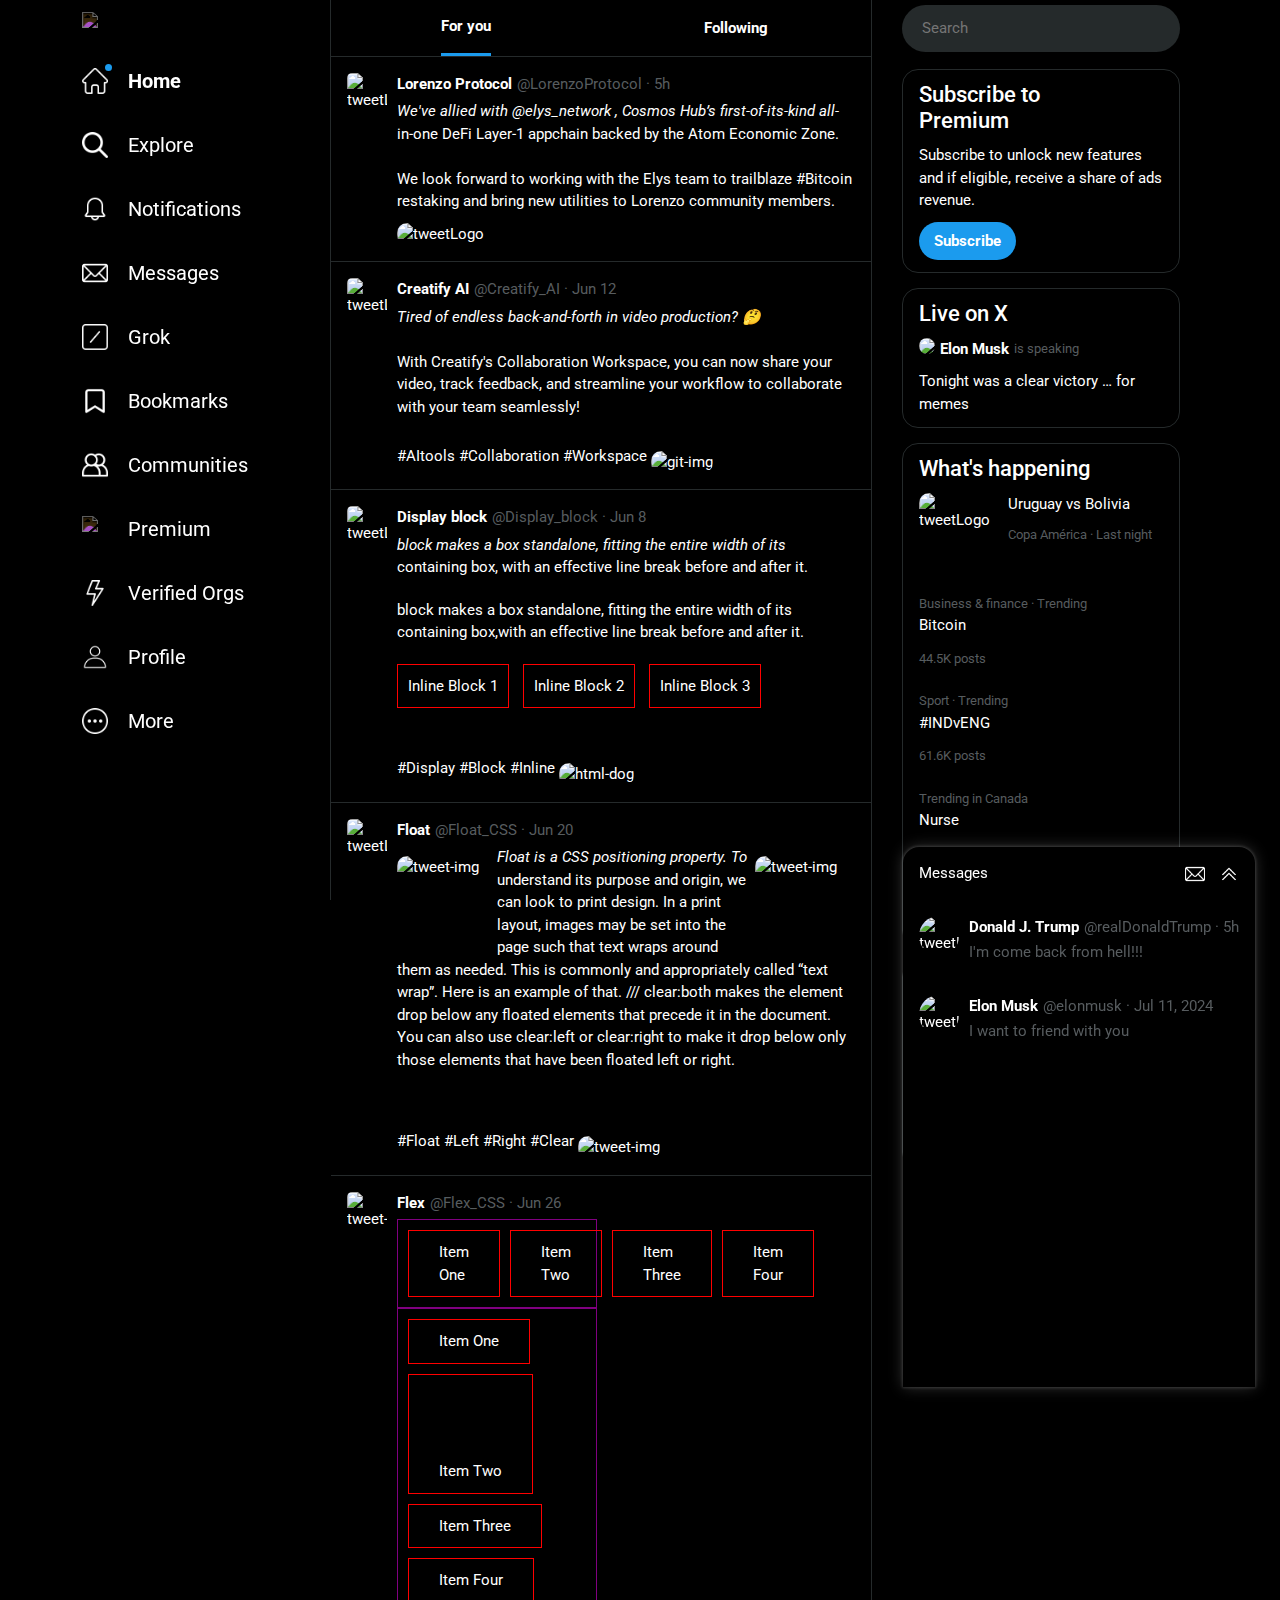
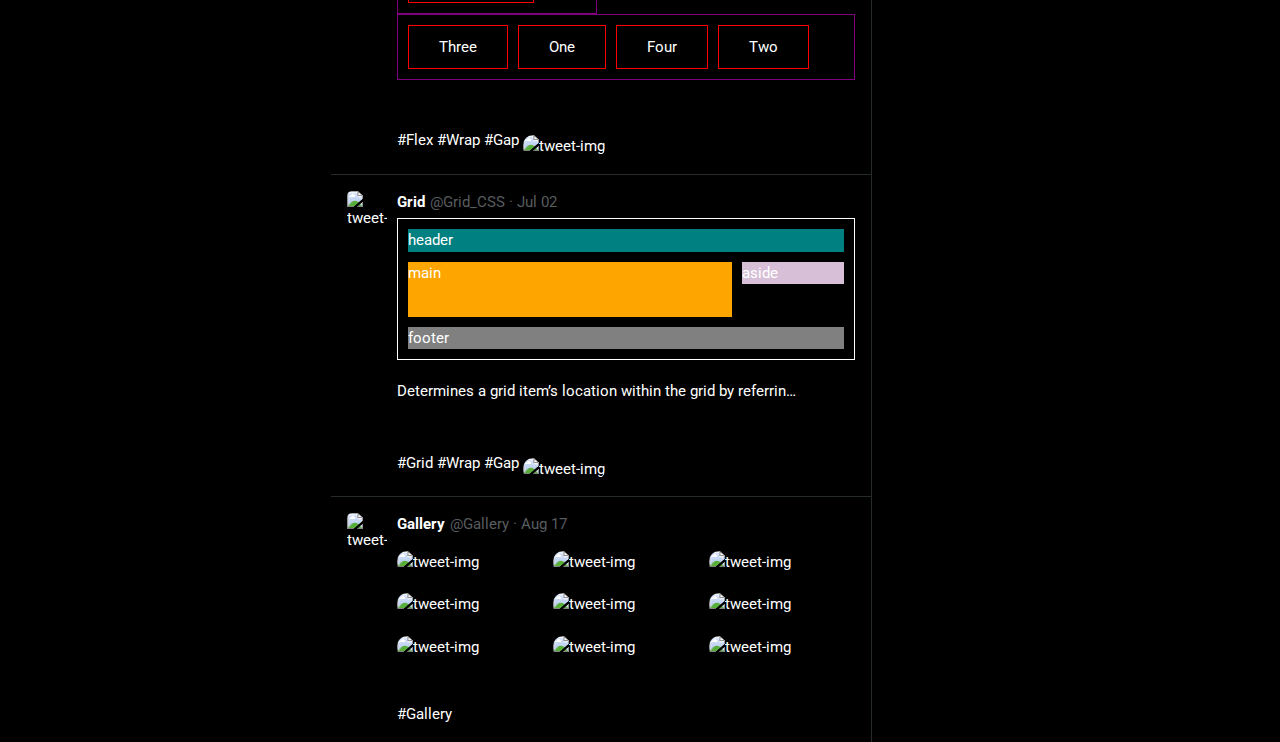
==== commit ec6cdc70: "[feat] Add 404 page and edit something" ====
--- a/index.html
+++ b/index.html
@@ -14,46 +14,9 @@
       integrity="sha384-QWTKZyjpPEjISv5WaRU9OFeRpok6YctnYmDr5pNlyT2bRjXh0JMhjY6hW+ALEwIH"
       crossorigin="anonymous"
     />
-    <script src="https://cdn.jsdelivr.net/npm/bootstrap@5.3.3/dist/js/bootstrap.bundle.min.js"></script>
 
     <link rel="icon" href="./favicon.ico" />
-    <style>
-      /* Internal CSS */
-      .content-ul {
-        margin-top: 20px;
 
-        li {
-          display: inline-block;
-
-          margin-right: 10px;
-          padding: 10px;
-          border: 1px solid red;
-
-          &:last-child {
-            margin-right: 0;
-          }
-        }
-      }
-
-      .flex-example.flex {
-        display: flex;
-      }
-
-      .flex-example {
-        padding: 10px;
-        border: 1px solid purple;
-
-        & > div {
-          padding: 10px 30px;
-          margin-right: 10px;
-          border: 1px solid red;
-
-          &:last-child {
-            margin-right: 0;
-          }
-        }
-      }
-    </style>
     <title>Home / X</title>
   </head>
   <body>
@@ -66,10 +29,10 @@
             srcset="./assets/old-twitter.png"
             media="(max-width: 800px)"
           />
-          <img class="nav-logo" src="./assets/twitter.png" alt="twitter-logo" />
+          <img class="navLogo" src="./assets/twitter.png" alt="twitter-logo" />
         </picture>
         <!-- Navigation Links -->
-        <ul class="nav-ul">
+        <ul class="navUl">
           <!-- Displaying to current page using id tag -->
           <li id="here">
             <a href="#">
@@ -139,7 +102,7 @@
           </li>
         </ul>
       </nav>
-      <main class="main-container">
+      <main class="mainContainer">
         <header class="header">
           <picture>
             <source
@@ -147,13 +110,13 @@
               media="(max-width: 800px)"
             />
             <img
-              class="nav-logo"
+              class="navLogo"
               src="./assets/twitter.png"
               alt="twitter-logo"
             />
           </picture>
-          <ul class="header-ul">
-            <li id="header-here"><a>For you</a></li>
+          <ul class="headerUl">
+            <li id="headerHere"><a>For you</a></li>
             <li><a>Following</a></li>
           </ul>
           <form>
@@ -161,14 +124,14 @@
           </form>
         </header>
         <!-- Main Content Section -->
-        <section class="content-container">
+        <section class="contentContainer">
           <!-- Main Tweet list -->
-          <div class="content-wrapper">
-            <div class="twitter-content">
+          <div class="contentWrapper">
+            <div class="twitterContent">
               <img
-                class="tweet-logo"
+                class="tweetLogo"
                 src="https://pbs.twimg.com/profile_images/1785743216131686400/mem0pYie_400x400.jpg"
-                alt="tweet-logo"
+                alt="tweetLogo"
               />
               <div>
                 <div class="title">
@@ -182,16 +145,16 @@
                   new utilities to Lorenzo community members.
                   <img
                     src="https://pbs.twimg.com/media/GQhvnLMWIAAtFnD?format=jpg&name=medium"
-                    alt="tweet-logo"
-                  />
-                </div>
-              </div>
-            </div>
-            <div class="twitter-content">
+                    alt="tweetLogo"
+                  />
+                </div>
+              </div>
+            </div>
+            <div class="twitterContent">
               <img
-                class="tweet-logo"
+                class="tweetLogo"
                 src="https://pbs.twimg.com/profile_images/1684683831230803970/Ba9S8nUl_400x400.jpg"
-                alt="tweet-logo"
+                alt="tweetLogo"
               />
               <div>
                 <div class="title">
@@ -212,11 +175,11 @@
                 </div>
               </div>
             </div>
-            <div class="twitter-content">
+            <div class="twitterContent">
               <img
-                class="tweet-logo"
+                class="tweetLogo"
                 src="https://pbs.twimg.com/profile_images/1148918522547974144/DjWSZ9Ge_400x400.png"
-                alt="tweet-logo"
+                alt="tweetLogo"
               />
               <div>
                 <div class="title">
@@ -235,7 +198,7 @@
                       >with an effective line break before and after it.</span
                     >
                   </span>
-                  <ul class="content-ul">
+                  <ul class="contentUl">
                     <li>Inline Block 1</li>
                     <li>Inline Block 2</li>
                     <li>Inline Block 3</li>
@@ -249,11 +212,11 @@
                 </div>
               </div>
             </div>
-            <div class="twitter-content">
+            <div class="twitterContent">
               <img
-                class="tweet-logo"
+                class="tweetLogo"
                 src="https://miro.medium.com/v2/resize:fit:360/1*CCli3HF_HO_OZVs-N_qumA.png"
-                alt="tweet-logo"
+                alt="tweetLogo"
               />
               <div>
                 <div class="title">Float<span>@Float_CSS · Jun 20</span></div>
@@ -268,7 +231,7 @@
                     src="https://avatars.githubusercontent.com/u/78336307?v=4"
                     alt="tweet-img"
                   />
-                  <p class="test" style="clear: both">
+                  <p class="floatAnimation">
                     Float is a CSS positioning property. To understand its
                     purpose and origin, we can look to print design. In a print
                     layout, images may be set into the page such that text wraps
@@ -288,9 +251,9 @@
                 </div>
               </div>
             </div>
-            <div class="twitter-content">
+            <div class="twitterContent">
               <img
-                class="tweet-logo"
+                class="tweetLogo"
                 src="https://media.dev.to/cdn-cgi/image/width=1080,height=1080,fit=cover,gravity=auto,format=auto/https%3A%2F%2Fdev-to-uploads.s3.amazonaws.com%2Fi%2Fmjb5mlnqxrplaumeq0lm.jpg"
                 alt="tweet-img"
               />
@@ -298,7 +261,7 @@
                 <div class="title">Flex<span>@Flex_CSS · Jun 26</span></div>
                 <div class="content">
                   <div
-                    class="flex-example flex"
+                    class="flexExample flex"
                     style="flex-wrap: nowrap; width: 200px"
                   >
                     <div>Item One</div>
@@ -307,7 +270,7 @@
                     <div>Item Four</div>
                   </div>
                   <div
-                    class="flex-example flex"
+                    class="flexExample flex"
                     style="flex-wrap: wrap; gap: 10px; width: 200px"
                   >
                     <div>Item One</div>
@@ -323,7 +286,7 @@
                     <div>Item Three</div>
                     <div>Item Four</div>
                   </div>
-                  <div class="flex-example flex">
+                  <div class="flexExample flex">
                     <!-- Mixed ordering with using, flex -->
                     <div style="order: 2">One</div>
                     <div style="order: 4">Two</div>
@@ -339,22 +302,22 @@
                 </div>
               </div>
             </div>
-            <div class="twitter-content">
+            <div class="twitterContent">
               <img
-                class="tweet-logo"
+                class="tweetLogo"
                 src="https://encrypted-tbn0.gstatic.com/images?q=tbn:ANd9GcST0pogSTZjOHopmQ5rPmO_gvoadr-74ZSZmw&s"
                 alt="tweet-img"
               />
               <div>
                 <div class="title">Grid<span>@Grid_CSS · Jul 02</span></div>
                 <div class="content">
-                  <div class="grid-example" style="display: grid" id="grid1">
-                    <div class="grid-header">header</div>
-                    <div class="grid-main">main</div>
-                    <div class="grid-aside">aside</div>
-                    <div class="grid-footer">footer</div>
-                  </div>
-                  <div class="white-space">
+                  <div class="gridExample" style="display: grid" id="grid1">
+                    <div class="gridHeader">header</div>
+                    <div class="gridMain">main</div>
+                    <div class="gridAside">aside</div>
+                    <div class="gridFooter">footer</div>
+                  </div>
+                  <div class="whiteSpace">
                     Determines a grid item’s location within the grid by
                     referring to specific grid lines.
                     grid-column-start/grid-row-start is the line where the item
@@ -370,47 +333,108 @@
                 </div>
               </div>
             </div>
+            <div class="twitterContent">
+              <img
+                class="tweetLogo"
+                src="https://contentadmin.vanartgallery.bc.ca/wp-content/uploads/2023/06/MAG_ConceptionsofWhite_036_1280px.jpg"
+                alt="tweet-img"
+              />
+              <div>
+                <div class="title">Gallery<span>@Gallery · Aug 17</span></div>
+                <div class="content">
+                  <div class="galleryContainer">
+                    <img
+                      class="galleryImg"
+                      src="https://www.fearfreehappyhomes.com/wp-content/uploads/2021/04/bigstock-Kitten-In-Pink-Blanket-Looking-415440131.jpg"
+                      alt="tweet-img"
+                    />
+                    <img
+                      class="galleryImg"
+                      src="https://cdn.shopify.com/s/files/1/0997/4496/articles/Do_kittens_shed_f9917858-b52f-4192-bf8e-4f46ed98e9aa.jpg?v=1698540349"
+                      alt="tweet-img"
+                    />
+                    <img
+                      class="galleryImg"
+                      src="https://miamipetconcierge.com/wp-content/uploads/2022/01/Depositphotos_2186038_XL-scaled-1-1024x682.jpg"
+                      alt="tweet-img"
+                    />
+                    <img
+                      class="galleryImg"
+                      src="https://t3.ftcdn.net/jpg/00/61/09/84/360_F_61098445_oZqWpXnsq5OFw2CBaG49c2Y5eNgcuFIZ.jpg"
+                      alt="tweet-img"
+                    />
+                    <img
+                      class="galleryImg"
+                      src="https://www.whiskas.co.uk/cdn-cgi/image/format=auto,q=90/sites/g/files/fnmzdf5651/files/2022-09/Kitten-mobile.jpg"
+                      alt="tweet-img"
+                    />
+                    <img
+                      class="galleryImg"
+                      src="https://www.bluecross.org.uk/sites/default/files/d8/2020-05/Kitten%20Knowhow%20bottom%20pic%20145472.jpg"
+                      alt="tweet-img"
+                    />
+                    <img
+                      class="galleryImg"
+                      src="https://www.vetstreet.com/wp-content/uploads/2024/02/shutterstock_19546774.jpg"
+                      alt="tweet-img"
+                    />
+                    <img
+                      class="galleryImg"
+                      src="https://d2zp5xs5cp8zlg.cloudfront.net/image-78260-800.jpg"
+                      alt="tweet-img"
+                    />
+                    <img
+                      class="galleryImg"
+                      src="https://www.burgesspetcare.com/wp-content/uploads/2024/01/shutterstock_1037942467-1.jpg"
+                      alt="tweet-img"
+                    />
+                  </div>
+                  <br /><br />
+                  #Gallery
+                </div>
+              </div>
+            </div>
           </div>
           <!-- Side X Info -->
-          <aside class="side-content-wrapper">
-            <div class="side-content">
+          <aside class="sideContentWrapper">
+            <div class="sideContent">
               <h3>Subscribe to Premium</h3>
-              <div class="side-info">
+              <div class="sideInfo">
                 Subscribe to unlock new features and if eligible, receive a
                 share of ads revenue.
               </div>
               <button>Subscribe</button>
             </div>
-            <div class="side-content">
+            <div class="sideContent">
               <h3>Live on X</h3>
-              <div class="side-info">
-                <div class="side-title">
-                  <img
-                    class="tweet-logo"
+              <div class="sideInfo">
+                <div class="sideTitle">
+                  <img
+                    class="tweetLogo"
                     src="https://pbs.twimg.com/profile_images/1780044485541699584/p78MCn3B_400x400.jpg"
-                    alt="tweet-logo"
+                    alt="tweetLogo"
                   />
                   <strong>Elon Musk<span>is speaking</span></strong>
                 </div>
-                <div class="side-talk">
+                <div class="sideTalk">
                   Tonight was a clear victory … for memes
                 </div>
               </div>
             </div>
-            <div class="side-content">
+            <div class="sideContent">
               <h3>What's happening</h3>
-              <div class="side-info">
-                <div class="side-title">
-                  <img
-                    class="happen-logo"
+              <div class="sideInfo">
+                <div class="sideTitle">
+                  <img
+                    class="happenLogo"
                     src="https://pbs.twimg.com/semantic_core_img/1805830747460100096/2o4pEker?format=jpg&name=360x360"
-                    alt="tweet-logo"
-                  />
-                  <div class="happen-title">
+                    alt="tweetLogo"
+                  />
+                  <div class="happenTitle">
                     Uruguay vs Bolivia<span>Copa América · Last night</span>
                   </div>
                 </div>
-                <div class="side-title trend">
+                <div class="sideTitle trend">
                   <div class="trend-content">
                     <span>Business & finance · Trending</span>
                     <p>Bitcoin</p>
@@ -431,12 +455,12 @@
               </div>
             </div>
             <div
-              class="side-content accordion accordion-flush"
+              class="sideContent accordion accordion-flush"
               id="accordionFlushExample"
             >
               <h3>FAQ</h3>
               <div class="accordion-item">
-                <h2 class="accordion-header" id="flush-headingOne">
+                <h4 class="accordionHeader" id="flush-headingOne">
                   <button
                     class="accordion-button collapsed"
                     type="button"
@@ -447,7 +471,7 @@
                   >
                     What is X?
                   </button>
-                </h2>
+                </h4>
                 <div
                   id="flush-collapseOne"
                   class="accordion-collapse collapse"
@@ -465,7 +489,7 @@
                 </div>
               </div>
               <div class="accordion-item">
-                <h2 class="accordion-header" id="flush-headingTwo">
+                <h4 class="accordionHeader" id="flush-headingTwo">
                   <button
                     class="accordion-button collapsed"
                     type="button"
@@ -476,7 +500,7 @@
                   >
                     Do I need anything special to use it?
                   </button>
-                </h2>
+                </h4>
                 <div
                   id="flush-collapseTwo"
                   class="accordion-collapse collapse"
@@ -492,7 +516,7 @@
                 </div>
               </div>
               <div class="accordion-item">
-                <h2 class="accordion-header" id="flush-headingThree">
+                <h4 class="accordionHeader" id="flush-headingThree">
                   <button
                     class="accordion-button collapsed"
                     type="button"
@@ -503,7 +527,7 @@
                   >
                     What's a post?
                   </button>
-                </h2>
+                </h4>
                 <div
                   id="flush-collapseThree"
                   class="accordion-collapse collapse"
@@ -523,24 +547,24 @@
           </aside>
         </section>
       </main>
-      <div class="message-container">
-        <div class="message-header" onclick="onMessageBox()">
+      <div class="messageContainer">
+        <div class="messageHeader" onclick="onMessageBox()">
           Messages
           <div>
-            <img class="message-img" src="./assets/message.png" alt="message" />
+            <img class="messageImg" src="./assets/message.png" alt="message" />
             <img
-              class="message-img arrow"
+              class="messageImg arrow"
               src="./assets/double-arrow.png"
               alt="arrow"
             />
           </div>
         </div>
-        <div class="message-body">
-          <div class="message-content">
+        <div class="messageBody">
+          <div class="messageContent">
             <img
-              class="tweet-logo"
+              class="tweetLogo"
               src="https://pbs.twimg.com/profile_images/874276197357596672/kUuht00m_400x400.jpg"
-              alt="tweet-logo"
+              alt="tweetLogo"
             />
             <div>
               <div class="title">
@@ -549,11 +573,11 @@
               <div class="content">I'm come back from hell!!!</div>
             </div>
           </div>
-          <div class="message-content">
+          <div class="messageContent">
             <img
-              class="tweet-logo"
+              class="tweetLogo"
               src="https://pbs.twimg.com/profile_images/1780044485541699584/p78MCn3B_400x400.jpg"
-              alt="tweet-logo"
+              alt="tweetLogo"
             />
             <div>
               <div class="title">
@@ -566,6 +590,7 @@
       </div>
     </div>
 
+    <script src="https://cdn.jsdelivr.net/npm/bootstrap@5.3.3/dist/js/bootstrap.bundle.min.js"></script>
     <script>
       document.querySelector("form").addEventListener("keydown", function (e) {
         if (event.key === "Enter") {
@@ -576,16 +601,16 @@
 
       const onMessageBox = () => {
         const messageContainer =
-          document.getElementsByClassName("message-container")[0];
+          document.getElementsByClassName("messageContainer")[0];
         const classList = messageContainer.classList.value.split(" ");
-        const isOnClass = classList.find((v) => v === "message-box-on");
+        const isOnClass = classList.find((v) => v === "messageBoxOn");
 
         if (!isOnClass) {
-          messageContainer.classList.add("message-box-on");
+          messageContainer.classList.add("messageBoxOn");
           return;
         }
 
-        messageContainer.classList.remove("message-box-on");
+        messageContainer.classList.remove("messageBoxOn");
       };
     </script>
   </body>
--- a/css/desktop.css
+++ b/css/desktop.css
@@ -21,18 +21,17 @@
 
   font-size: 20px;
 
-  .nav-logo {
+  .navLogo {
     filter: invert(1);
     width: 25px;
     height: 25px;
     margin: 12px 12px;
   }
 
-  .nav-ul {
+  .navUl {
     display: flex;
     flex-direction: column;
     gap: 10px;
-
     width: 260px;
 
     li {
@@ -44,11 +43,9 @@
 
       & > a {
         position: relative;
-
         display: flex;
         align-items: center;
         padding: 12px;
-
         width: fit-content;
         border-radius: 30px;
 
@@ -63,7 +60,6 @@
           position: absolute;
           top: 10px;
           left: 35px;
-
           width: 7px;
           height: 7px;
           border-radius: 50%;
@@ -81,7 +77,7 @@
   }
 }
 
-.main-container {
+.mainContainer {
   display: flex;
   flex-direction: column;
 
@@ -105,7 +101,7 @@
       display: none;
     }
 
-    .header-ul {
+    .headerUl {
       display: grid;
       grid-template-columns: 1fr 1fr;
 
@@ -124,7 +120,7 @@
           color: #6f767b;
         }
 
-        &#header-here {
+        &#headerHere {
           a {
             border-bottom: 3px solid var(--default-blue);
 
@@ -151,18 +147,18 @@
 }
 
 /* only move content to y scroll */
-.content-container {
+.contentContainer {
   overflow-y: scroll;
 
   display: grid;
   grid-template-columns: 3.2fr 2fr;
 
-  .content-wrapper {
+  .contentWrapper {
     border-right: 1px solid var(--default-gray);
 
     font-size: 1.5rem;
 
-    .twitter-content {
+    .twitterContent {
       display: grid;
       grid-template-columns: 50px 1fr;
 
@@ -173,7 +169,7 @@
         border-bottom: none;
       }
 
-      .tweet-logo {
+      .tweetLogo {
         width: 40px;
         height: 40px;
         border-radius: 5px;
@@ -206,12 +202,36 @@
     }
   }
 
-  .side-content-wrapper {
+  .sideContentWrapper {
     margin: 12px 30px;
   }
 }
 
-.grid-example {
+.container404 {
+  display: flex;
+  flex-direction: column;
+  align-items: center;
+  justify-content: center;
+
+  padding: 80px 0;
+
+  h1 {
+    color: var(--light-gray);
+    font-size: 1.5rem;
+  }
+
+  button {
+    margin-top: 20px;
+    padding: 6px 18px;
+    background-color: var(--default-blue);
+    border-radius: 50px;
+
+    font-size: 15px;
+    font-weight: bold;
+  }
+}
+
+.gridExample {
   display: grid;
   border: 1px solid var(--default-white);
   padding: 10px;
@@ -228,25 +248,25 @@
     gap: 10px;
   }
 
-  .grid-header {
+  .gridHeader {
     background-color: teal;
     grid-area: header;
   }
-  .grid-main {
+  .gridMain {
     background-color: orange;
     grid-area: main;
   }
-  .grid-aside {
+  .gridAside {
     background-color: thistle;
     grid-area: aside;
   }
-  .grid-footer {
+  .gridFooter {
     background-color: gray;
     grid-area: footer;
   }
 }
 
-.white-space {
+.whiteSpace {
   overflow: hidden;
   text-overflow: ellipsis;
   white-space: nowrap;
@@ -255,7 +275,7 @@
   margin-top: 20px;
 }
 
-.side-content-wrapper {
+.sideContentWrapper {
   overflow-y: scroll;
   display: flex;
   flex-direction: column;
@@ -263,7 +283,7 @@
 
   font-size: 1.5rem;
 
-  .side-content {
+  .sideContent {
     padding: 12px 16px;
     border: 1px solid var(--default-gray);
     border-radius: 16px;
@@ -285,26 +305,26 @@
       }
     }
 
-    .side-info {
+    .sideInfo {
       margin-top: 10px;
 
-      .side-title {
+      .sideTitle {
         display: flex;
 
-        .tweet-logo {
+        .tweetLogo {
           width: 16px;
           height: 16px;
           border-radius: 50%;
         }
 
-        .happen-logo {
+        .happenLogo {
           width: 79px;
           height: 79px;
           border-radius: 10px;
           object-fit: cover;
         }
 
-        .happen-title {
+        .happenTitle {
           margin-left: 10px;
 
           font-size: 15px;
@@ -341,7 +361,7 @@
         margin-top: 20px;
       }
 
-      .side-talk {
+      .sideTalk {
         margin-top: 10px;
       }
     }
@@ -364,7 +384,7 @@
 
       color: inherit;
 
-      .accordion-header {
+      .accordionHeader {
         button {
           background-color: inherit;
           padding: 8px 0;
@@ -384,13 +404,14 @@
   }
 }
 
-.message-container {
+.messageContainer {
   position: fixed;
-  bottom: -300px;
+  bottom: calc(-60% + 53px);
   right: 25px;
 
   transition: all 300ms ease 0s;
 
+  height: 60%;
   min-width: 350px;
   background-color: var(--default-black);
   border-top-right-radius: 16px;
@@ -400,15 +421,15 @@
 
   font-size: 1.5rem;
 
-  &.message-box-on {
+  &.messageBoxOn {
     bottom: 0;
 
-    .message-img.arrow {
+    .messageImg.arrow {
       rotate: 0deg !important;
     }
   }
 
-  .message-header {
+  .messageHeader {
     cursor: pointer;
 
     display: flex;
@@ -418,7 +439,7 @@
     height: 53px;
     padding: 0 16px;
 
-    .message-img {
+    .messageImg {
       filter: invert(1);
       width: 20px;
       height: 20px;
@@ -428,15 +449,15 @@
       }
     }
 
-    .message-img.arrow {
+    .messageImg.arrow {
       rotate: 180deg;
     }
   }
 
-  .message-body {
-    min-height: 300px;
-
-    .message-content {
+  .messageBody {
+    height: 100%;
+
+    .messageContent {
       cursor: pointer;
       display: grid;
       grid-template-columns: 50px 1fr;
@@ -447,7 +468,7 @@
         background-color: rgba(171, 189, 200, 0.1);
       }
 
-      .tweet-logo {
+      .tweetLogo {
         width: 40px;
         height: 40px;
         border-radius: 50%;
@@ -479,10 +500,60 @@
   }
 }
 
+.contentUl {
+  margin-top: 20px;
+
+  li {
+    display: inline-block;
+
+    margin-right: 10px;
+    padding: 10px;
+    border: 1px solid red;
+
+    &:last-child {
+      margin-right: 0;
+    }
+  }
+}
+
+.flexExample.flex {
+  display: flex;
+}
+
+.flexExample {
+  padding: 10px;
+  border: 1px solid purple;
+
+  & > div {
+    padding: 10px 30px;
+    margin-right: 10px;
+    border: 1px solid red;
+
+    &:last-child {
+      margin-right: 0;
+    }
+  }
+}
+
+.galleryContainer {
+  display: grid;
+  grid-template-columns: repeat(3, 1fr);
+  gap: 10px;
+
+  .galleryImg {
+    height: -webkit-fill-available;
+  }
+}
+
+.floatAnimation {
+  animation: moveFloatBox 1s infinite alternate;
+}
+
 @keyframes moveFloatBox {
   from {
-    clear: clear;
-  }
+    clear: both;
+  }
+
   to {
     clear: none;
   }
--- a/css/tablet.css
+++ b/css/tablet.css
@@ -8,7 +8,7 @@
       margin-right: 20px;
     }
 
-    .nav-ul {
+    .navUl {
       align-items: flex-end;
 
       width: calc(100vw - 79vw);
@@ -27,15 +27,15 @@
     }
   }
 
-  .main-container {
+  .mainContainer {
     margin-left: 21.1vw;
   }
 }
 
 @media screen and (max-width: 1162px) {
-  .main-container {
+  .mainContainer {
     .header {
-      .header-ul {
+      .headerUl {
         min-width: 516px;
       }
 
@@ -44,10 +44,14 @@
       }
     }
 
-    .content-container {
-      .side-content-wrapper {
+    .contentContainer {
+      .sideContentWrapper {
         display: none;
       }
     }
   }
+
+  .galleryContainer {
+    grid-template-columns: repeat(2, 1fr);
+  }
 }
--- a/css/mobile.css
+++ b/css/mobile.css
@@ -1,6 +1,6 @@
 @media screen and (max-width: 568px) {
   .container {
-    .main-container {
+    .mainContainer {
       margin: 0 0 52px;
 
       .header {
@@ -13,32 +13,32 @@
 
           margin: 12px 12px;
 
-          .nav-logo {
+          .navLogo {
             filter: invert(1);
             width: 25px;
             height: 25px;
           }
         }
 
-        .header-ul {
+        .headerUl {
           min-width: 100%;
           border-right: 0;
         }
       }
 
-      .content-container {
+      .contentContainer {
         grid-template-columns: auto;
 
-        .content-wrapper {
+        .contentWrapper {
           border-right: 0;
 
-          .flex-example {
+          .flexExample {
             div {
               padding: 10px;
             }
           }
 
-          .white-space {
+          .whiteSpace {
             max-width: 280px;
           }
         }
@@ -61,7 +61,7 @@
       border-top: 1px solid var(--default-gray);
       border-right: none;
 
-      .nav-ul {
+      .navUl {
         flex-direction: row;
         justify-content: space-around;
         align-items: center;
@@ -90,7 +90,11 @@
     }
   }
 
-  .message-container {
+  .messageContainer {
     display: none;
   }
+
+  .galleryContainer {
+    grid-template-columns: 1fr;
+  }
 }
